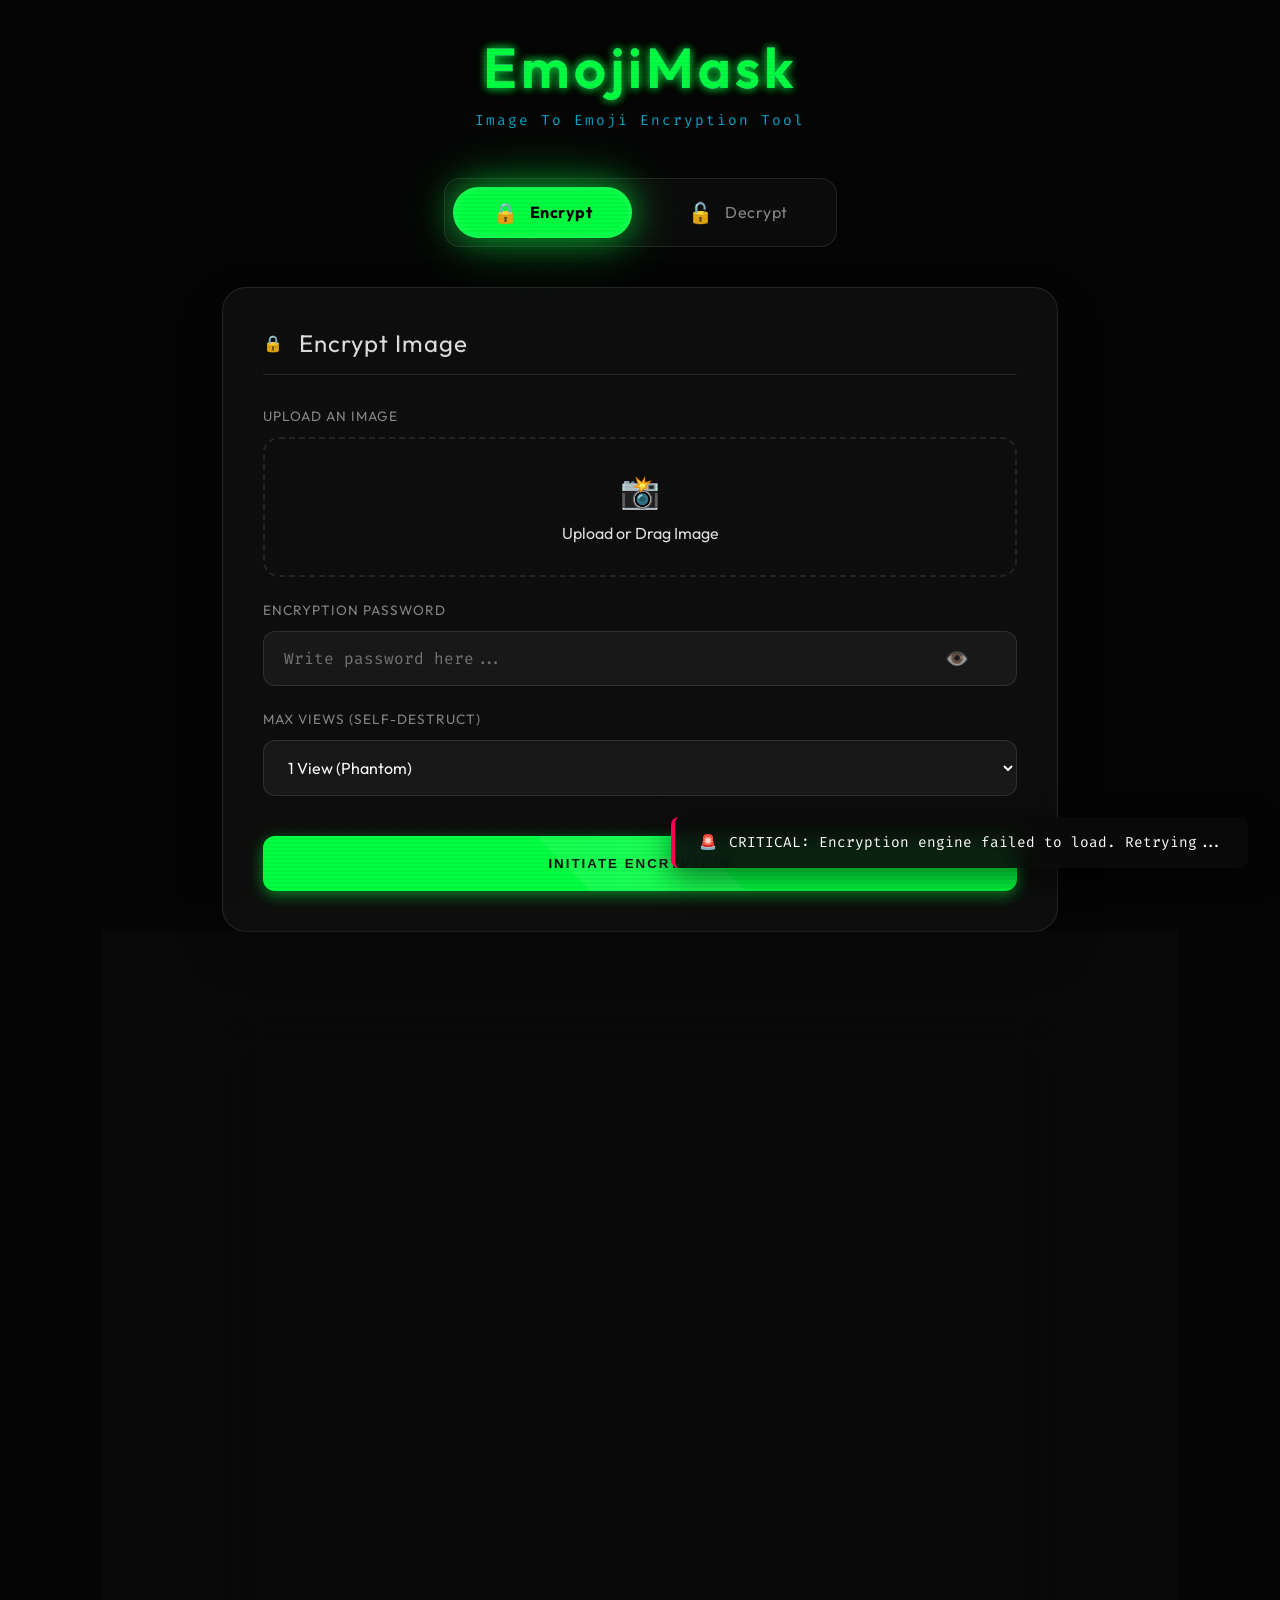
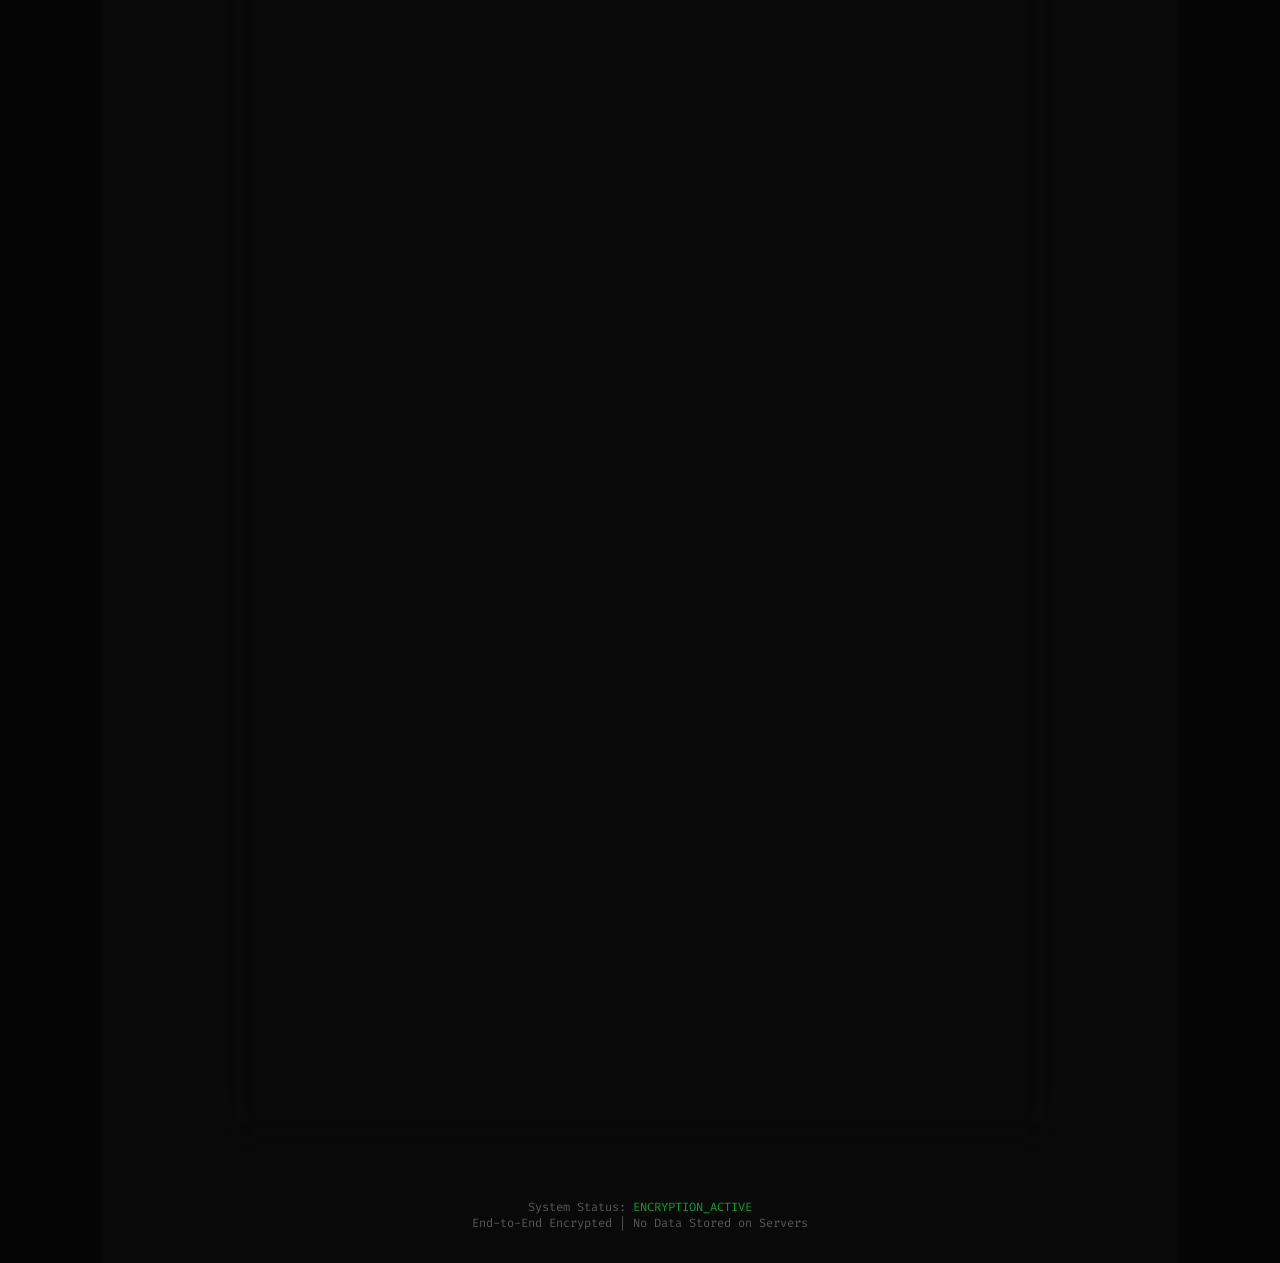
==== index.html @ 85094a90 "proxy test" ====
<!DOCTYPE html>
<html lang="en">
<head>
    <meta charset="UTF-8">
    <meta name="viewport" content="width=device-width, initial-scale=1.0">
    <title>MojiMask | Phantom Image Gallery</title>
    <meta name="description" content="Securely share images with end-to-end encryption. Encrypt your photos into emojis and share them with a self-destructing link.">
    
    <!-- SEO Meta Tags -->
    <meta property="og:title" content="MojiMask - Phantom Gallery">
    <meta property="og:description" content="Secure, ephemeral, and encrypted image sharing.">
    <meta property="og:type" content="website">
    
    <!-- Google Fonts -->
    <link href="https://fonts.googleapis.com/css2?family=Outfit:wght@300;400;600&family=Fira+Code:wght@400;500&display=swap" rel="stylesheet">
    
    <!-- Stylesheet -->
    <link rel="stylesheet" href="style.css">
    
    <!-- CryptoJS -->
    <script src="https://cdnjs.cloudflare.com/ajax/libs/crypto-js/4.2.0/crypto-js.min.js"></script>
</head>
<body>
    <div class="background-scanlines"></div>
    
    <main class="app-container" id="main-app">
        <header class="hero-section">
            <h1 class="glitch-text" data-text="EmojiMask">EmojiMask</h1>
            <p class="subtitle">Image To Emoji Encryption Tool </p>
        </header>

        <nav class="mode-toggle">
            <button id="nav-encrypt" class="nav-btn active">
                <span class="nav-icon">🔒</span>
                <span class="nav-text">Encrypt</span>
            </button>
            <button id="nav-decrypt" class="nav-btn">
                <span class="nav-icon">🔓</span>
                <span class="nav-text">Decrypt</span>
            </button>
        </nav>

        <div class="content-wrapper">
            <!-- SENDER SECTION -->
            <section class="pane sender-pane active" id="sender-section">
                <div class="pane-header">
                    <span class="icon">🔒</span>
                    <h2>Encrypt Image</h2>
                </div>
                
                <div class="input-group">
                    <label for="image-picker">Upload an image</label>
                    <div class="file-drop-zone" id="drop-zone">
                        <input type="file" id="image-picker" accept="image/*, .heic, .heif, .avif">
                        <div class="drop-zone-content" id="drop-zone-text">
                            <span class="upload-icon">📸</span>
                            <p>Upload or Drag Image</p>
                        </div>
                        <div id="image-preview-overlay" class="preview-overlay hidden">
                            <img id="preview-img" src="" alt="Capture Preview">
                        </div>
                        <button id="btn-clear-image" class="clear-btn" title="Clear Image">×</button>
                        <button id="btn-preview-image" class="preview-btn" title="Preview Image">👁️</button>
                    </div>
                </div>

                <div class="input-group">
                    <label for="encrypt-password">Encryption Password</label>
                    <div class="input-wrapper">
                        <input type="password" id="encrypt-password" placeholder="Write password here...">
                        <button id="btn-toggle-encrypt-password" class="toggle-pass-btn" title="Toggle Password">👁️</button>
                        <button id="btn-clear-encrypt-password" class="clear-btn" title="Clear Password">×</button>
                    </div>
                </div>

                <div class="input-group">
                    <label for="max-views">Max Views (Self-Destruct)</label>
                    <div class="views-hybrid-input">
                        <select id="max-views-preset" class="custom-select">
                            <option value="1">1 View (Phantom)</option>
                            <option value="5">5 Views (Team)</option>
                            <option value="10">10 Views (Public)</option>
                            <option value="0">Unlimited</option>
                            <option value="custom">Custom amount...</option>
                        </select>
                        <input type="number" id="max-views-custom" class="custom-num-input hidden" min="1" max="1000" placeholder="Qty">
                    </div>
                    <input type="hidden" id="max-views" value="1">
                </div>

                <div class="action-area">
                    <button id="btn-initiate" class="primary-btn">
                        <span class="btn-text">INITIATE ENCRYPTION</span>
                        <span class="btn-glitch"></span>
                    </button>
                </div>

                <div class="output-area hidden" id="sender-output">
                    <label>Encrypted Key (Share these emojis)</label>
                    <div class="emoji-result-container">
                        <div id="emoji-key-display" class="emoji-key"></div>
                        <div class="button-group">
                            <button id="btn-copy-emojis" class="icon-btn" title="Copy Key">📋</button>
                            <button id="btn-clear-emojis" class="icon-btn" title="Clear All">🗑️</button>
                        </div>
                    </div>
                    <p class="status-msg">⚠️ Self-destructs after 1 view or 7 days.</p>
                </div>
            </section>

            <!-- RECEIVER SECTION -->
            <section class="pane receiver-pane" id="receiver-section">
                <div class="pane-header">
                    <span class="icon">🔓</span>
                    <h2>Decrypt Image</h2>
                </div>

                <div class="input-group">
                    <label for="emoji-input">Paste Emojis</label>
                    <div class="input-wrapper">
                        <input type="text" id="emoji-input" placeholder="Paste emojis here...">
                        <button id="btn-clear-emoji-input" class="clear-btn" title="Clear Emojis">×</button>
                    </div>
                </div>

                <div class="input-group">
                    <label for="decrypt-password">Password</label>
                    <div class="input-wrapper">
                        <input type="password" id="decrypt-password" placeholder="Write password here...">
                        <button id="btn-toggle-decrypt-password" class="toggle-pass-btn" title="Toggle Password">👁️</button>
                        <button id="btn-clear-decrypt-password" class="clear-btn" title="Clear Password">×</button>
                    </div>
                </div>

                <div class="action-area">
                    <button id="btn-decrypt" class="secondary-btn">
                        <span class="btn-text">DECRYPT EMOJIS</span>
                    </button>
                </div>

                <div class="display-area hidden" id="receiver-display">
                    <label>Image Restored</label>
                    <div class="image-preview-container">
                        <img id="decrypted-image" src="" alt="Intelligence Data">
                    </div>
                    <div class="button-group horizontal">
                        <button id="btn-download" class="save-btn">Download image</button>
                        <button id="btn-clear-restored" class="save-btn delete-btn">Clear Result</button>
                    </div>
                </div>
            </section>
        </div>
        
        <!-- How It Works & Privacy Section -->
        <section class="privacy-guide" id="privacy-section">
            <div class="guide-header">
                <span class="guide-icon">📚</span>
                <h2>Detailed Security Intelligence</h2>
            </div>
            
            <div class="guide-grid">
                <div class="guide-card">
                    <div class="card-icon">🔐</div>
                    <h3>AES-256 Encryption</h3>
                    <p>Your data is secured using <strong>AES-256-CBC</strong>. Before any data leaves your browser, it is transformed into a cryptographically locked blob. We use <strong>PBKDF2</strong> with 5,000 iterations to derive a secure key from your password, ensuring even brute-force attempts are computationally exhaustive.</p>
                </div>
                <div class="guide-card">
                    <div class="card-icon">🌑</div>
                    <h3>Zero-Knowledge Architecture</h3>
                    <p>MojiMask operates on a <strong>Zero-Knowledge</strong> principle. Neither our servers nor the cloud providers ever see your raw image or your password. The "Phantom Key" (emojis) is a localized encoding of a temporary resource ID, meaning the link between your data and the server is obfuscated.</p>
                </div>
                <div class="guide-card">
                    <div class="card-icon">💥</div>
                    <h3>Vanish Protocol</h3>
                    <p>We enforce a strict <strong>Vanish Protocol</strong>. Your encrypted data is stored on ephemeral cloud storage designed to "Burn After Reading." Once a recipient decrypts the intelligence, it is wiped from the server. If not accessed, it self-destructs automatically after 7 days.</p>
                </div>
                <div class="guide-card">
                    <div class="card-icon">🛡️</div>
                    <h3>Browser-Side Privacy</h3>
                    <p>All processing is handled by your local CPU. We do not use tracking cookies, analytics scripts, or any form of data logging. Your privacy is not just a policy; it's hard-coded into the architecture of the tool.</p>
                </div>
            </div>

            <div class="technical-details">
                <h3>Technical Breakdown</h3>
                <div class="detail-item">
                    <strong>1. Local Optimization:</strong> Images are shrunk and compressed using smart JPEG algorithms to ensure quick transmission and immediate destruction.
                </div>
                <div class="detail-item">
                    <strong>2. Phantom Key Mapping:</strong> The emojis you share are a custom character-map of the encrypted resource ID. This prevents simple text-based filtering by surveillance systems.
                </div>
                <div class="detail-item">
                    <strong>3. Session Guard:</strong> Each session tracks extracted signatures to prevent reloading or double-accessing the same intelligence, enforcing the "One View" rule.
                </div>
            </div>

            <div class="process-steps">
                <div class="step">
                    <span class="step-num">01</span>
                    <div class="step-content">
                        <h4>Secure Capture</h4>
                        <p>Upload your intelligence. Your browser immediately optimizes and encrypts it locally.</p>
                    </div>
                </div>
                <div class="step">
                    <span class="step-num">02</span>
                    <div class="step-content">
                        <h4>Masked Sharing</h4>
                        <p>Copy the Phantom Key emojis. Share them via any communication channel securely.</p>
                    </div>
                </div>
                <div class="step">
                    <span class="step-num">03</span>
                    <div class="step-content">
                        <h4>Destructive Access</h4>
                        <p>The recipient unlocks the data. The server deletes the file forever upon retrieval.</p>
                    </div>
                </div>
            </div>
        </section>


        <footer class="app-footer">
            <p class="crypto-status">System Status: <span class="status-online">ENCRYPTION_ACTIVE</span></p>
            <p class="disclaimer">End-to-End Encrypted | No Data Stored on Servers</p>
        </footer>
    </main>

    <!-- Global Loading Overlay -->
    <div id="loading-overlay" class="overlay hidden">
        <div class="loader">
            <div class="spinner"></div>
            <p id="loading-text">Encrypting Intelligence...</p>
        </div>
    </div>

    <!-- Notification system for Step 12 UX -->
    <div id="notification-container" class="notification-container"></div>

    <script src="script.js?v=2"></script>
</body>
</html>
---- style.css ----
:root {
  --bg-color: #050505;
  --pane-bg: rgba(20, 20, 20, 0.6);
  --primary-color: #00ff41;
  --primary-glow: rgba(0, 255, 65, 0.5);
  --accent-color: #00d2ff;
  --accent-glow: rgba(0, 210, 255, 0.5);
  --text-color: #e0e0e0;
  --text-dim: #888;
  --border-color: rgba(255, 255, 255, 0.1);
  --glass-blur: 12px;
  --selection-bg: rgba(0, 255, 65, 0.3);
}

::selection {
  background: var(--selection-bg);
  color: #fff;
}

* {
  margin: 0;
  padding: 0;
  box-sizing: border-box;
}

body {
  background-color: var(--bg-color);
  color: var(--text-color);
  font-family: "Outfit", sans-serif;
  min-height: 100vh;
  overflow-x: hidden;
  display: flex;
  justify-content: center;
  align-items: center;
}

/* Background Effects */
.background-scanlines {
  position: fixed;
  top: 0;
  left: 0;
  width: 100%;
  height: 100%;
  background:
    linear-gradient(rgba(18, 16, 16, 0) 50%, rgba(0, 0, 0, 0.25) 50%),
    linear-gradient(
      90deg,
      rgba(255, 0, 0, 0.06),
      rgba(0, 255, 0, 0.02),
      rgba(0, 0, 255, 0.06)
    );
  background-size:
    100% 4px,
    3px 100%;
  pointer-events: none;
  z-index: 100;
  opacity: 0.15;
}

.app-container {
  width: 100%;
  max-width: 900px;
  padding: 2rem;
  z-index: 10;
}

/* Header & Glitch */
.hero-section {
  text-align: center;
  margin-bottom: 3rem;
}

.glitch-text {
    font-size: 3.5rem;
    font-weight: 600;
    letter-spacing: 4px;
    color: var(--primary-color);
    position: relative;
    text-shadow: 0 0 10px var(--primary-glow);
}

.glitch-text::before,
.glitch-text::after {
    content: attr(data-text);
    position: absolute;
    top: 0;
    left: 0;
    width: 100%;
    height: 100%;
    opacity: 0.8;
}

.glitch-text::before {
    color: #ff00c1;
    z-index: -1;
    animation: glitch 0.3s cubic-bezier(0.25, 0.46, 0.45, 0.94) both infinite;
}

.glitch-text::after {
    color: #00fff9;
    z-index: -2;
    animation: glitch 0.3s cubic-bezier(0.25, 0.46, 0.45, 0.94) reverse both infinite;
}

@keyframes glitch {
    0% { transform: translate(0); }
    20% { transform: translate(-2px, 2px); }
    40% { transform: translate(-2px, -2px); }
    60% { transform: translate(2px, 2px); }
    80% { transform: translate(2px, -2px); }
    100% { transform: translate(0); }
}

.subtitle {
    font-family: 'Fira Code', monospace;
    color: var(--accent-color);
    font-size: 0.9rem;
    letter-spacing: 2px;
    margin-top: 0.5rem;
    opacity: 0.8;
}

/* Shimmer Loading State */
.shimmer {
    background: linear-gradient(
        90deg,
        rgba(255, 255, 255, 0) 0%,
        rgba(255, 255, 255, 0.05) 50%,
        rgba(255, 255, 255, 0) 100%
    );
    background-size: 200% 100%;
    animation: shimmer 1.5s infinite;
}

@keyframes shimmer {
    0% { background-position: -200% 0; }
    100% { background-position: 200% 0; }
}

/* Shake Animation */
@keyframes shake {
  0%, 100% { transform: translateX(0); }
  20%, 60% { transform: translateX(-5px); }
  40%, 80% { transform: translateX(5px); }
}

.shake {
  animation: shake 0.4s cubic-bezier(.36,.07,.19,.97) both;
}

/* Error Input State */
input.invalid {
  border-color: #ff0055 !important;
  box-shadow: 0 0 15px rgba(255, 0, 85, 0.3) !important;
}

/* Mode Toggle Menu */
.mode-toggle {
  display: flex;
  justify-content: center;
  gap: 1rem;
  margin-bottom: 2.5rem;
  background: rgba(255, 255, 255, 0.03);
  padding: 0.5rem;
  border-radius: 16px;
  border: 1px solid var(--border-color);
  width: fit-content;
  margin-left: auto;
  margin-right: auto;
}

.nav-btn {
    background: transparent;
    border: none;
    color: var(--text-dim);
    padding: 0.8rem 2.5rem;
    border-radius: 100px; /* Pill shape like the image */
    display: flex;
    flex-direction: row; /* Horizontal layout for icon and text */
    align-items: center;
    justify-content: center;
    gap: 0.75rem;
    cursor: pointer;
    transition: all 0.4s cubic-bezier(0.4, 0, 0.2, 1);
    min-width: 160px;
    font-family: inherit;
    position: relative;
    z-index: 1;
}

#nav-encrypt.active {
    background: var(--primary-color);
    box-shadow: 
        0 0 30px var(--primary-glow), 
        0 0 60px rgba(0, 255, 65, 0.4),
        inset 0 0 10px rgba(255, 255, 255, 0.2);
}

#nav-decrypt.active {
    background: var(--accent-color);
    box-shadow: 
        0 0 30px var(--accent-glow), 
        0 0 60px rgba(0, 210, 255, 0.4),
        inset 0 0 10px rgba(255, 255, 255, 0.2);
}

.nav-btn.active .nav-icon {
    /* Remove filter to keep natural emoji colors */
    filter: none; 
}

.nav-btn.active .nav-text {
    color: #000; /* High contrast black text against the glowing pill */
    font-weight: 700;
}

.nav-btn:hover:not(.active) {
    background: rgba(255, 255, 255, 0.05);
    color: var(--text-color);
}

.nav-icon {
    font-size: 1.25rem;
    transition: transform 0.3s ease;
}

.nav-btn:hover .nav-icon {
    transform: scale(1.1);
}

.nav-text {
    text-transform: capitalize; /* "Encrypt" instead of uppercase */
    font-size: 1rem;
    letter-spacing: 0.5px;
}

/* Panes & Content */
.content-wrapper {
  position: relative;
  min-height: 400px;
}

.pane {
  display: none;
  background: var(--pane-bg);
  backdrop-filter: blur(var(--glass-blur));
  border: 1px solid var(--border-color);
  border-radius: 24px;
  padding: 2.5rem;
  box-shadow: 0 20px 40px rgba(0, 0, 0, 0.4);
  animation: fadeIn 0.4s ease-out;
}

.pane.active {
  display: block;
}

@keyframes fadeIn {
  from {
    opacity: 0;
    transform: translateY(10px);
  }
  to {
    opacity: 1;
    transform: translateY(0);
  }
}

.pane-header {
  display: flex;
  align-items: center;
  gap: 1rem;
  margin-bottom: 2rem;
  border-bottom: 1px solid var(--border-color);
  padding-bottom: 1rem;
}

.pane-header h2 {
  font-weight: 400;
  letter-spacing: 1px;
}

/* Forms & Inputs */
.input-group {
  margin-bottom: 1.5rem;
}

.input-group label {
  display: block;
  margin-bottom: 0.75rem;
  font-size: 0.85rem;
  color: var(--text-dim);
  text-transform: uppercase;
  letter-spacing: 1px;
}

input[type="text"],
input[type="password"] {
  width: 100%;
  background: rgba(255, 255, 255, 0.05);
  border: 1px solid var(--border-color);
  padding: 1rem 5rem 1rem 1.25rem; /* Increased right padding for clear and toggle buttons */
  border-radius: 12px;
  color: #fff;
  font-family: "Fira Code", monospace;
  font-size: 1rem;
  transition: all 0.3s ease;
}

.input-wrapper,
.select-wrapper {
  position: relative;
  display: flex;
  align-items: center;
  width: 100%;
}

.views-hybrid-input {
  display: flex;
  gap: 0.5rem;
  width: 100%;
}

.custom-select {
  flex: 1;
  background: rgba(255, 255, 255, 0.05);
  border: 1px solid var(--border-color);
  padding: 1rem 1.25rem;
  border-radius: 12px;
  color: #fff;
  font-family: inherit;
  font-size: 1rem;
  cursor: pointer;
  transition: all 0.3s ease;
  outline: none;
}

.custom-num-input {
  width: 100px;
  background: rgba(255, 255, 255, 0.08);
  border: 1px solid var(--primary-color);
  padding: 1rem 0.75rem;
  border-radius: 12px;
  color: #fff;
  font-family: 'Fira Code', monospace;
  font-size: 1rem;
  text-align: center;
  box-shadow: 0 0 10px var(--primary-glow);
  outline: none;
}

.custom-select:focus, .custom-num-input:focus {
  border-color: var(--primary-color);
  box-shadow: 0 0 15px var(--primary-glow);
}

.custom-select option {
  background: #1a1a1a;
  color: #fff;
}

.toggle-pass-btn {
  position: absolute;
  right: 3rem;
  top: 50%;
  transform: translateY(-50%);
  background: transparent;
  border: none;
  color: var(--text-dim);
  font-size: 1.2rem;
  cursor: pointer;
  transition: all 0.2s ease;
  opacity: 0.6;
  display: flex;
  align-items: center;
  justify-content: center;
  width: 24px;
  height: 24px;
  z-index: 5;
}

.toggle-pass-btn:hover {
  opacity: 1;
  color: var(--accent-color);
  text-shadow: 0 0 8px var(--accent-glow);
}

.toggle-pass-btn.active {
    color: var(--primary-color);
    text-shadow: 0 0 8px var(--primary-glow);
}

.clear-btn {
  position: absolute;
  right: 1rem;
  top: 50%;
  transform: translateY(-50%);
  background: transparent;
  border: none;
  color: var(--text-dim);
  font-size: 1.5rem;
  cursor: pointer;
  transition: all 0.2s ease;
  opacity: 0;
  pointer-events: none;
  display: flex;
  align-items: center;
  justify-content: center;
  width: 24px;
  height: 24px;
  border-radius: 50%;
  line-height: 1;
  z-index: 5;
}

.file-drop-zone .clear-btn {
  top: 1.5rem;
  transform: none;
}

.clear-btn.visible {
  opacity: 0.6;
  pointer-events: auto;
}

.clear-btn:hover {
  opacity: 1;
  color: #ff0055;
  text-shadow: 0 0 8px rgba(255, 0, 85, 0.5);
  transform: translateY(-50%) scale(1.1);
}

.file-drop-zone .clear-btn:hover {
    transform: scale(1.1);
}

/* File Drop Zone */
.file-drop-zone {
  position: relative;
  border: 2px dashed var(--border-color);
  border-radius: 16px;
  padding: 2rem;
  text-align: center;
  cursor: pointer;
  transition: all 0.3s ease;
  min-height: 140px;
  display: flex;
  align-items: center;
  justify-content: center;
}

.file-drop-zone:hover {
  border-color: var(--accent-color);
  background: rgba(0, 210, 255, 0.05);
}

.preview-overlay {
    position: absolute;
    inset: 5px;
    border-radius: 12px;
    background: var(--bg-color);
    display: flex;
    align-items: center;
    justify-content: center;
    z-index: 2;
    overflow: hidden;
}

.preview-overlay img {
    max-width: 100%;
    max-height: 100%;
    object-fit: contain;
}

.preview-btn {
  position: absolute;
  right: 1rem;
  bottom: 0.8rem;
  background: transparent;
  border: none;
  color: var(--text-dim);
  font-size: 1.4rem;
  cursor: pointer;
  transition: all 0.2s ease;
  opacity: 0;
  pointer-events: none;
  display: flex;
  align-items: center;
  justify-content: center;
  width: 32px;
  height: 32px;
  z-index: 10;
}

.preview-btn.visible {
  opacity: 0.6;
  pointer-events: auto;
}

.preview-btn:hover {
  opacity: 1;
  color: var(--primary-color);
  text-shadow: 0 0 8px var(--primary-glow);
  transform: scale(1.1);
}

.preview-btn.active {
    color: var(--accent-color);
    text-shadow: 0 0 8px var(--accent-glow);
}

#image-picker {
  position: absolute;
  inset: 0;
  width: 100%;
  height: 100%;
  opacity: 0;
  cursor: pointer;
}

.drop-zone-content {
  display: flex;
  flex-direction: column;
  align-items: center;
  gap: 0.75rem;
}

.upload-icon {
  font-size: 2rem;
}

/* Buttons */
.primary-btn,
.secondary-btn {
  width: 100%;
  padding: 1.25rem;
  border: none;
  border-radius: 12px;
  font-weight: 600;
  letter-spacing: 2px;
  cursor: pointer;
  transition: all 0.3s ease;
  text-transform: uppercase;
  margin-top: 1rem;
  -webkit-tap-highlight-color: transparent;
  touch-action: manipulation;
}

.primary-btn {
    background: var(--primary-color);
    color: #000;
    box-shadow: 0 4px 15px var(--primary-glow);
    position: relative;
    overflow: hidden;
}

.primary-btn::after {
    content: '';
    position: absolute;
    top: -50%;
    left: -50%;
    width: 200%;
    height: 200%;
    background: linear-gradient(
        45deg,
        transparent,
        rgba(255, 255, 255, 0.1),
        transparent
    );
    transform: rotate(45deg);
    transition: 0.5s;
}

.primary-btn:hover::after {
    left: 100%;
}

.primary-btn:hover {
    transform: translateY(-2px);
    box-shadow: 0 6px 25px var(--primary-glow);
    background: #00ff60;
}

.primary-btn:active {
    transform: translateY(0);
}

.secondary-btn {
    background: transparent;
    border: 1px solid var(--accent-color);
    color: var(--accent-color);
    box-shadow: 0 0 10px rgba(0, 210, 255, 0.2);
    transition: all 0.3s cubic-bezier(0.175, 0.885, 0.32, 1.275);
}

.secondary-btn:hover {
    background: var(--accent-color);
    color: #000;
    box-shadow: 0 0 25px var(--accent-glow);
    transform: scale(1.02);
}

@keyframes pulse {
    0% { box-shadow: 0 0 0 0 rgba(0, 255, 65, 0.4); }
    70% { box-shadow: 0 0 0 10px rgba(0, 255, 65, 0); }
    100% { box-shadow: 0 0 0 0 rgba(0, 255, 65, 0); }
}

.primary-btn.processing {
    animation: pulse 1.5s infinite;
    pointer-events: none;
    opacity: 0.8;
}

.primary-btn:active, .secondary-btn:active, .save-btn:active {
    transform: translateY(1px) scale(0.98);
}

.save-btn {
    background: transparent;
    border: 1px solid var(--accent-color);
    color: var(--accent-color);
    padding: 0.8rem 1.5rem;
    border-radius: 8px;
    font-family: 'Fira Code', monospace;
    font-size: 0.8rem;
    text-transform: uppercase;
    letter-spacing: 1px;
    cursor: pointer;
    transition: all 0.3s ease;
    display: block;
    margin: 1.5rem auto 0;
    box-shadow: 0 0 10px rgba(0, 210, 255, 0.1);
}

.save-btn:hover {
    background: var(--accent-color);
    color: #000;
    box-shadow: 0 0 20px var(--accent-glow);
    transform: scale(1.05);
}

/* Output Display */
.output-area,
.display-area {
  margin-top: 2rem;
  padding: 1.5rem;
  background: rgba(0, 0, 0, 0.3);
  border-radius: 16px;
  border: 1px solid var(--border-color);
}

.emoji-result-container {
  display: flex;
  gap: 1rem;
  margin: 1rem 0;
}

.button-group {
    display: flex;
    flex-direction: column;
    gap: 0.5rem;
}

.button-group.horizontal {
    flex-direction: row;
    justify-content: center;
    gap: 1rem;
    width: 100%;
}

.button-group.horizontal button {
    margin: 0;
    flex: 1;
    max-width: 200px;
}

.emoji-key {
  flex: 1;
  background: rgba(255, 255, 255, 0.05);
  padding: 1rem;
  border-radius: 8px;
  font-size: 1.25rem;
  word-break: break-all;
  min-height: 80px;
  display: flex;
  align-items: center;
  justify-content: center;
  text-align: center;
}

.icon-btn {
  background: rgba(255, 255, 255, 0.1);
  border: none;
  color: #fff;
  padding: 0.75rem 1rem;
  border-radius: 8px;
  cursor: pointer;
  transition: all 0.3s ease;
  display: flex;
  align-items: center;
  justify-content: center;
  font-size: 1.2rem;
}

.icon-btn:hover {
  background: rgba(255, 255, 255, 0.2);
}

.status-msg {
  font-size: 0.8rem;
  color: #ffaa00;
  text-align: center;
  font-family: 'Fira Code', monospace;
  text-transform: uppercase;
  letter-spacing: 1px;
  margin-top: 1rem;
  text-shadow: 0 0 5px rgba(255, 170, 0, 0.4);
  animation: flicker 4s infinite;
}

@keyframes flicker {
  0%, 19.999%, 22%, 62.999%, 64%, 64.999%, 70%, 100% {
    opacity: 0.99;
    text-shadow: 0 0 5px rgba(255, 170, 0, 0.4);
  }
  20%, 21.999%, 63%, 63.999%, 65%, 69.999% {
    opacity: 0.4;
    text-shadow: none;
  }
}

.image-preview-container img {
  max-width: 100%;
  border-radius: 12px;
  border: 1px solid var(--border-color);
  box-shadow: 0 10px 30px rgba(0, 0, 0, 0.5), 0 0 20px rgba(0, 210, 255, 0.1);
  display: block;
  margin: 0 auto;
  transition: transform 0.3s ease;
}

.image-preview-container img:hover {
  transform: scale(1.02);
}

.delete-btn {
    border-color: #ff0055;
    color: #ff0055;
}

.delete-btn:hover {
    background: #ff0055 !important;
    color: #000;
    box-shadow: 0 0 20px rgba(255, 0, 85, 0.4);
}

.hidden {
  display: none !important;
}

/* Privacy Guide Section */
.privacy-guide {
    margin-top: 5rem;
    padding: 3rem;
    background: rgba(15, 15, 15, 0.4);
    border: 1px solid var(--border-color);
    border-radius: 32px;
    backdrop-filter: blur(25px);
    box-shadow: 0 40px 80px rgba(0, 0, 0, 0.6);
    position: relative;
    overflow: hidden;
}

.privacy-guide::before {
    content: '';
    position: absolute;
    top: 0;
    left: 0;
    width: 100%;
    height: 4px;
    background: linear-gradient(90deg, transparent, var(--accent-color), transparent);
}

.guide-header {
    display: flex;
    align-items: center;
    gap: 1.5rem;
    margin-bottom: 3.5rem;
    padding-bottom: 2rem;
    border-bottom: 1px solid rgba(255, 255, 255, 0.05);
}

.guide-icon {
    font-size: 2.5rem;
    transition: transform 0.4s cubic-bezier(0.175, 0.885, 0.32, 1.275);
    filter: drop-shadow(0 0 10px rgba(255, 255, 255, 0.2));
}

.privacy-guide:hover .guide-icon {
    transform: rotate(15deg) scale(1.2);
}

.guide-header h2 {
    font-size: 2rem;
    font-weight: 600;
    color: #fff;
    letter-spacing: 1.5px;
    text-transform: uppercase;
}

.guide-grid {
    display: grid;
    grid-template-columns: repeat(2, 1fr);
    gap: 1.5rem;
    margin-bottom: 4rem;
}

.guide-card {
    background: rgba(255, 255, 255, 0.03);
    border: 1px solid rgba(255, 255, 255, 0.08);
    padding: 2.5rem;
    border-radius: 24px;
    transition: all 0.4s ease;
}

.guide-card:hover {
    background: rgba(255, 255, 255, 0.05);
    transform: translateY(-5px);
    border-color: var(--accent-color);
    box-shadow: 0 20px 40px rgba(0, 0, 0, 0.4);
}

.card-icon {
    font-size: 2.5rem;
    margin-bottom: 1.5rem;
    display: block;
}

.guide-card h3 {
    font-size: 1.25rem;
    margin-bottom: 1.25rem;
    color: var(--accent-color);
    font-weight: 600;
}

.guide-card p {
    font-size: 0.95rem;
    line-height: 1.7;
    color: var(--text-dim);
}

.technical-details {
    background: rgba(0, 0, 0, 0.2);
    padding: 2.5rem;
    border-radius: 20px;
    margin-bottom: 4rem;
    border: 1px solid rgba(255, 255, 255, 0.03);
}

.technical-details h3 {
    font-family: 'Fira Code', monospace;
    font-size: 1.1rem;
    margin-bottom: 2rem;
    color: var(--primary-color);
    text-transform: uppercase;
    letter-spacing: 2px;
}

.detail-item {
    font-size: 0.9rem;
    color: var(--text-dim);
    margin-bottom: 1.25rem;
    padding-left: 1.5rem;
    position: relative;
    line-height: 1.6;
}

.detail-item::before {
    content: '>';
    position: absolute;
    left: 0;
    color: var(--primary-color);
    font-family: 'Fira Code', monospace;
}

.process-steps {
    display: grid;
    grid-template-columns: repeat(3, 1fr);
    gap: 2.5rem;
    padding-top: 4rem;
    border-top: 1px solid rgba(255, 255, 255, 0.05);
}

.step {
    display: flex;
    flex-direction: column;
    gap: 1.5rem;
}

.step-num {
    font-family: 'Fira Code', monospace;
    font-size: 2.5rem;
    font-weight: 800;
    color: rgba(255, 255, 255, 0.05);
    line-height: 0.8;
    user-select: none;
}

.step-content h4 {
    margin-bottom: 0.75rem;
    color: #fff;
    font-size: 1.1rem;
    letter-spacing: 0.5px;
}

.step-content p {
    font-size: 0.9rem;
    color: var(--text-dim);
    line-height: 1.6;
}

@media (max-width: 900px) {
    .guide-grid {
        grid-template-columns: 1fr;
    }
    .process-steps {
        grid-template-columns: 1fr;
        gap: 3rem;
    }
    .privacy-guide {
        padding: 2.5rem 1.5rem;
        border-radius: 24px;
    }
    .guide-header h2 {
        font-size: 1.5rem;
    }
    .guide-card {
        padding: 2rem;
    }
}

@media (max-width: 600px) {
    .app-container {
        padding: 1rem;
    }
    .glitch-text {
        font-size: 2rem;
    }
    .nav-btn {
        min-width: 100px;
        padding: 0.75rem 1rem;
    }
    .notification-container {
        bottom: 1rem;
        right: 1rem;
        left: 1rem;
    }
    .toast {
        min-width: auto;
    }
    .guide-header {
        flex-direction: column;
        text-align: center;
        gap: 1rem;
    }
}


/* Footer */
.app-footer {
  margin-top: 3rem;
  text-align: center;
  font-family: "Fira Code", monospace;
  font-size: 0.75rem;
  color: var(--text-dim);
}

.status-online {
  color: var(--primary-color);
}

/* Loading Overlay */
.overlay {
  position: fixed;
  inset: 0;
  background: rgba(0, 0, 0, 0.9);
  display: flex;
  justify-content: center;
  align-items: center;
  z-index: 1000;
  backdrop-filter: blur(5px);
}

.spinner {
  width: 40px;
  height: 40px;
  border: 3px solid rgba(0, 255, 65, 0.1);
  border-top: 3px solid var(--primary-color);
  border-radius: 50%;
  animation: spin 1s linear infinite;
  margin: 0 auto 1.5rem;
}

@keyframes spin {
  to {
    transform: rotate(360deg);
  }
}

/* Notifications */
.notification-container {
  position: fixed;
  bottom: 2rem;
  right: 2rem;
  z-index: 2000;
  display: flex;
  flex-direction: column;
  gap: 0.75rem;
  pointer-events: none;
}

.toast {
  background: rgba(10, 10, 10, 0.9);
  backdrop-filter: blur(10px);
  border-left: 4px solid var(--primary-color);
  padding: 1rem 1.5rem;
  border-radius: 8px;
  color: #fff;
  font-family: 'Fira Code', monospace;
  font-size: 0.9rem;
  box-shadow: 0 10px 30px rgba(0, 0, 0, 0.5);
  display: flex;
  align-items: center;
  gap: 0.75rem;
  animation: slideIn 0.3s ease-out;
  pointer-events: auto;
  min-width: 300px;
}

.toast.error {
  border-left-color: #ff0055;
}

.toast.success {
  border-left-color: var(--primary-color);
}

.toast.info {
  border-left-color: var(--accent-color);
}

@keyframes slideIn {
  from {
    opacity: 0;
    transform: translateX(100%);
  }
  to {
    opacity: 1;
    transform: translateX(0);
  }
}

@keyframes fadeOut {
  to {
    opacity: 0;
    transform: translateY(10px);
  }
}

.toast.fade-out {
  animation: fadeOut 0.3s ease-in forwards;
}

@media (max-width: 600px) {
  .app-container {
    padding: 1rem;
  }
  .glitch-text {
    font-size: 2rem;
  }
  .nav-btn {
    min-width: 100px;
    padding: 0.75rem 1rem;
  }
  .notification-container {
    bottom: 1rem;
    right: 1rem;
    left: 1rem;
  }
  .toast {
    min-width: auto;
  }
}
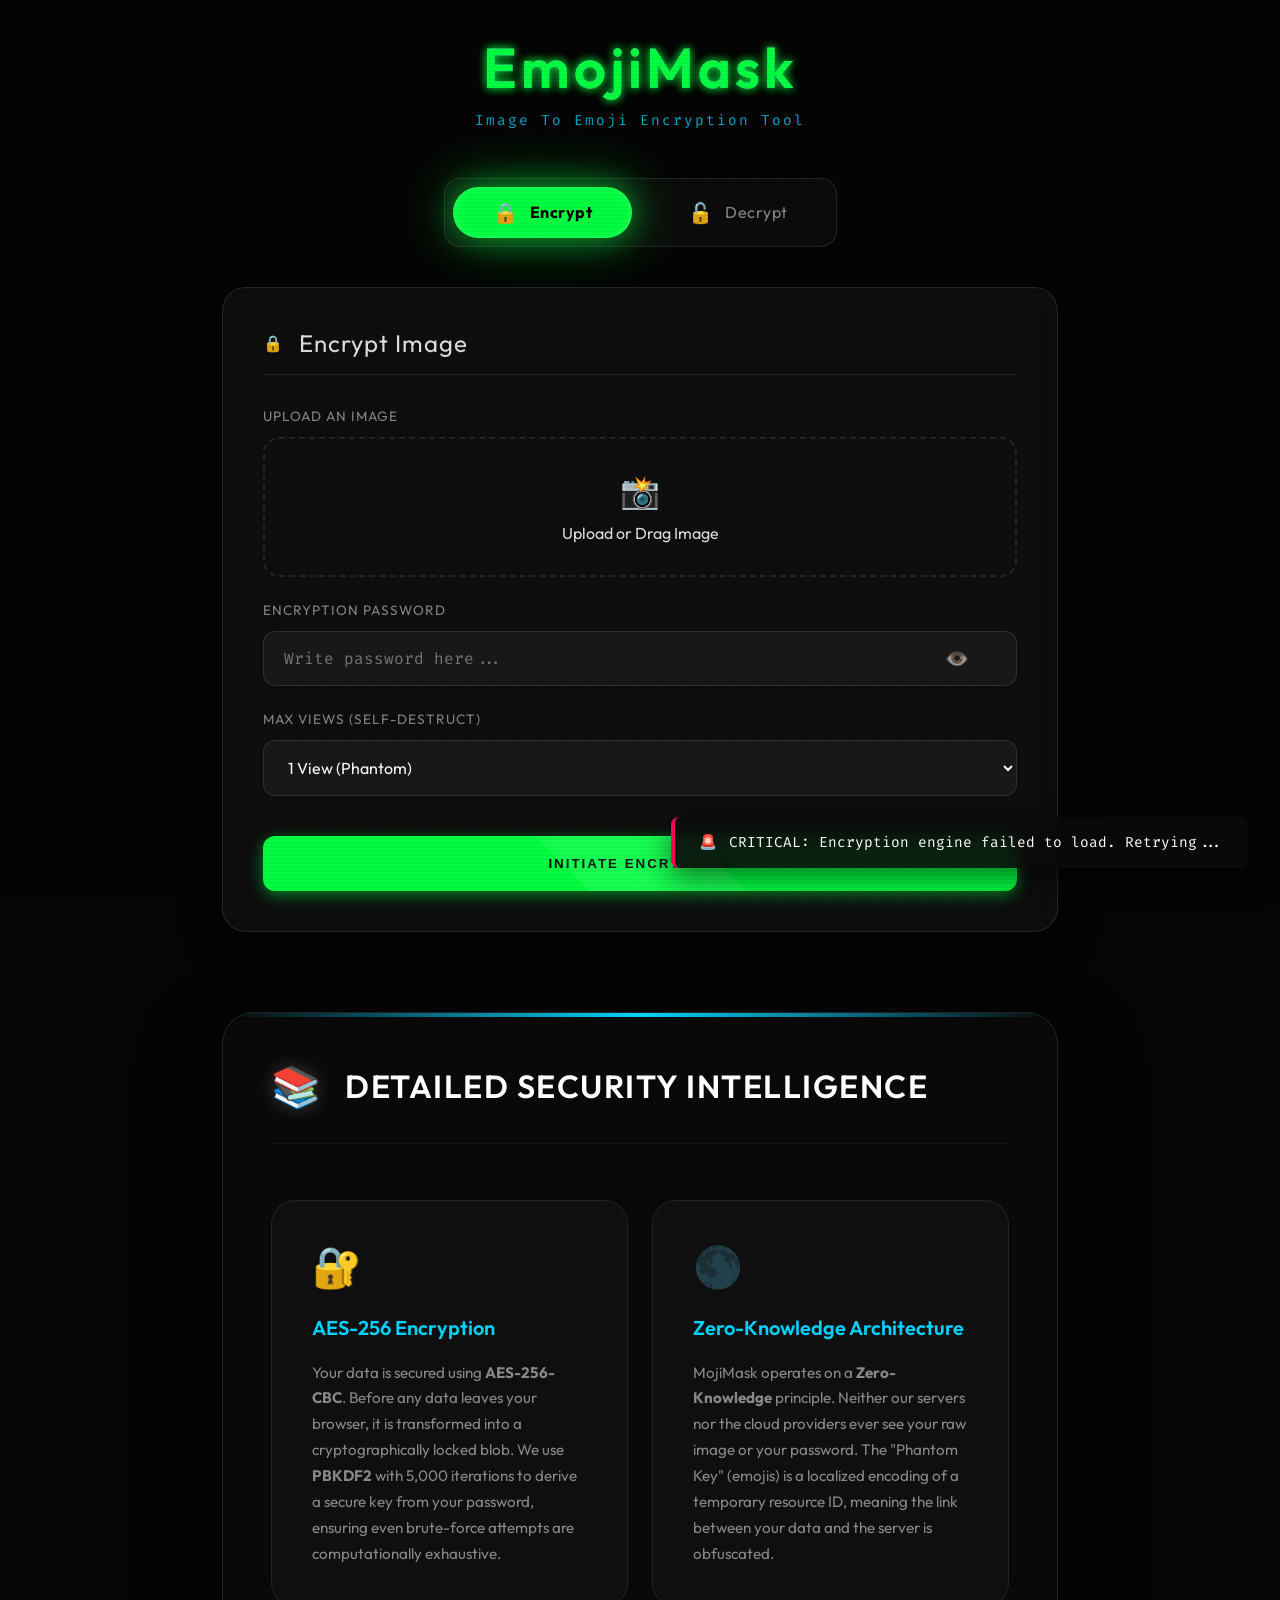
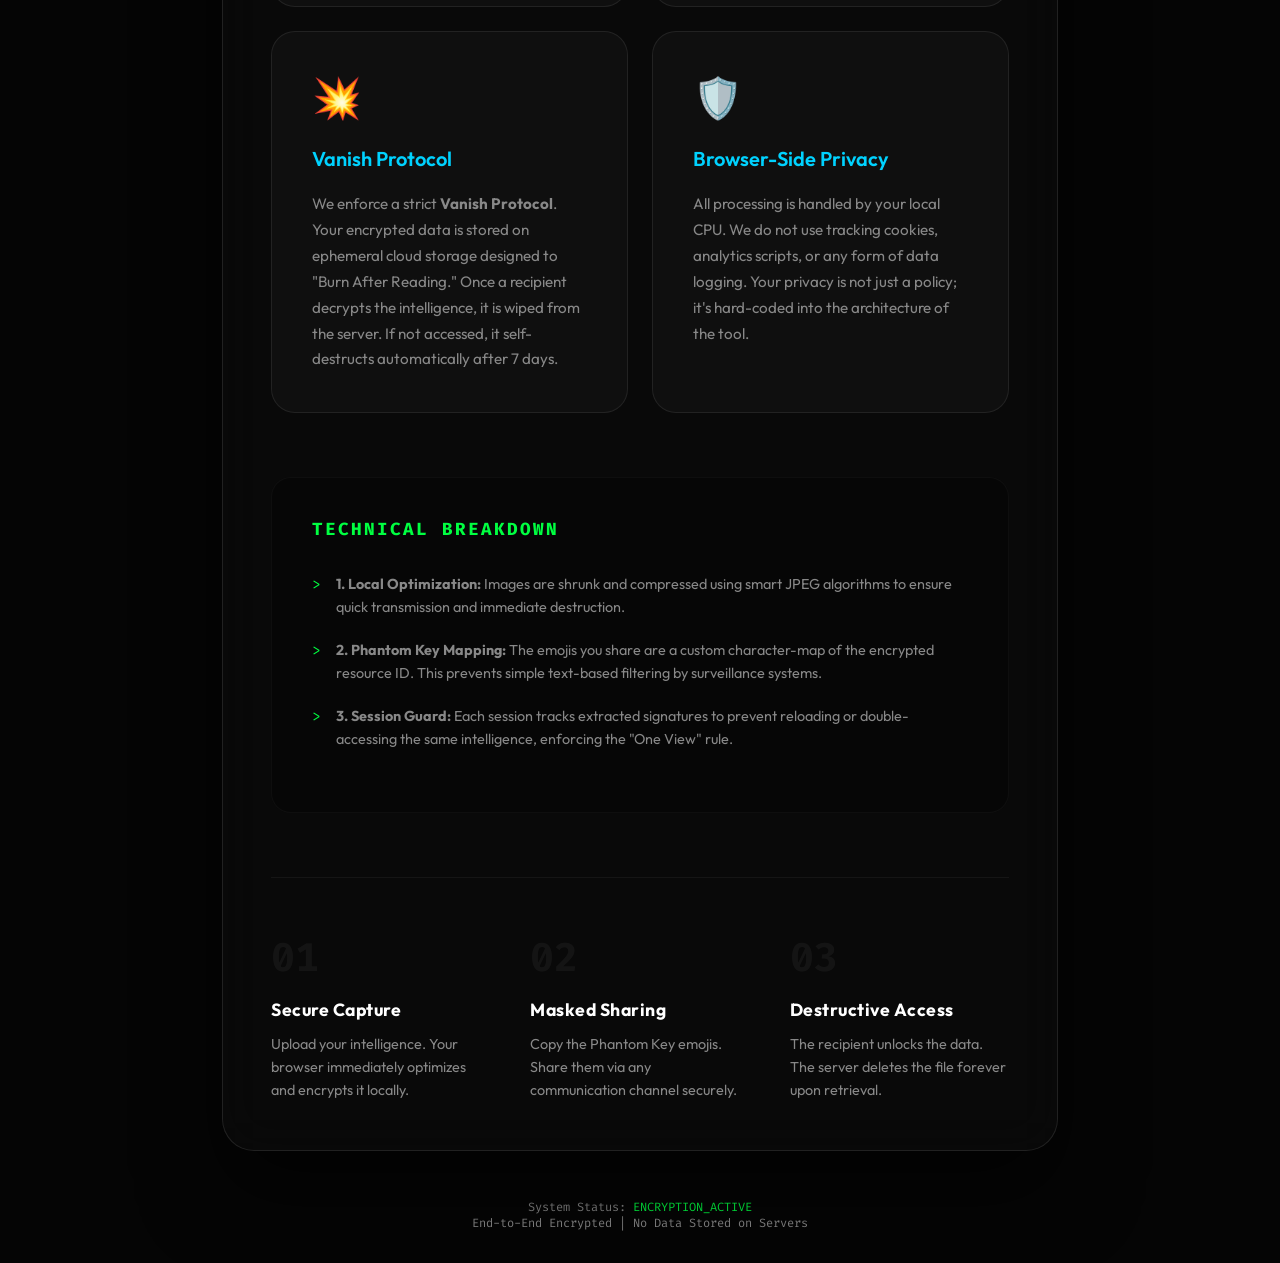
==== commit fbb33e2f: "proxy work completed" ====
--- a/index.html
+++ b/index.html
@@ -80,7 +80,6 @@
                             <option value="1">1 View (Phantom)</option>
                             <option value="5">5 Views (Team)</option>
                             <option value="10">10 Views (Public)</option>
-                            <option value="0">Unlimited</option>
                             <option value="custom">Custom amount...</option>
                         </select>
                         <input type="number" id="max-views-custom" class="custom-num-input hidden" min="1" max="1000" placeholder="Qty">
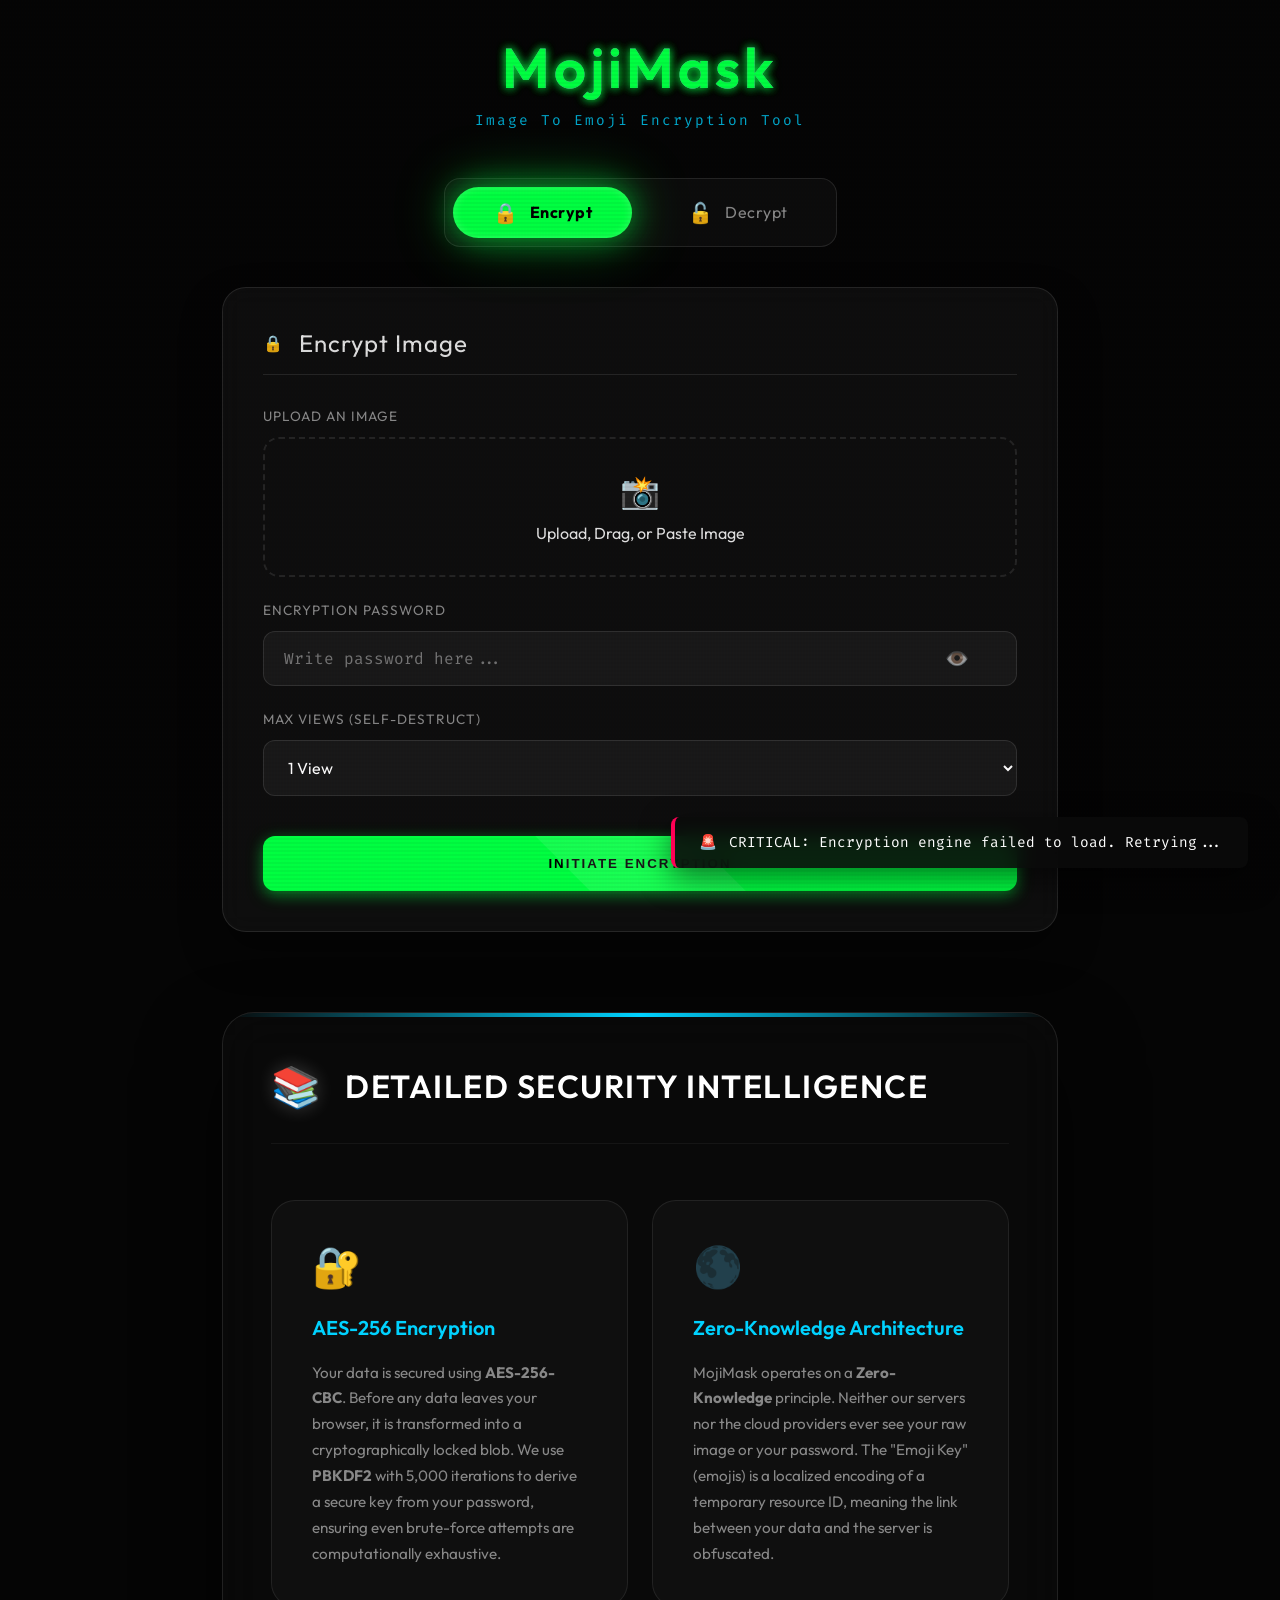
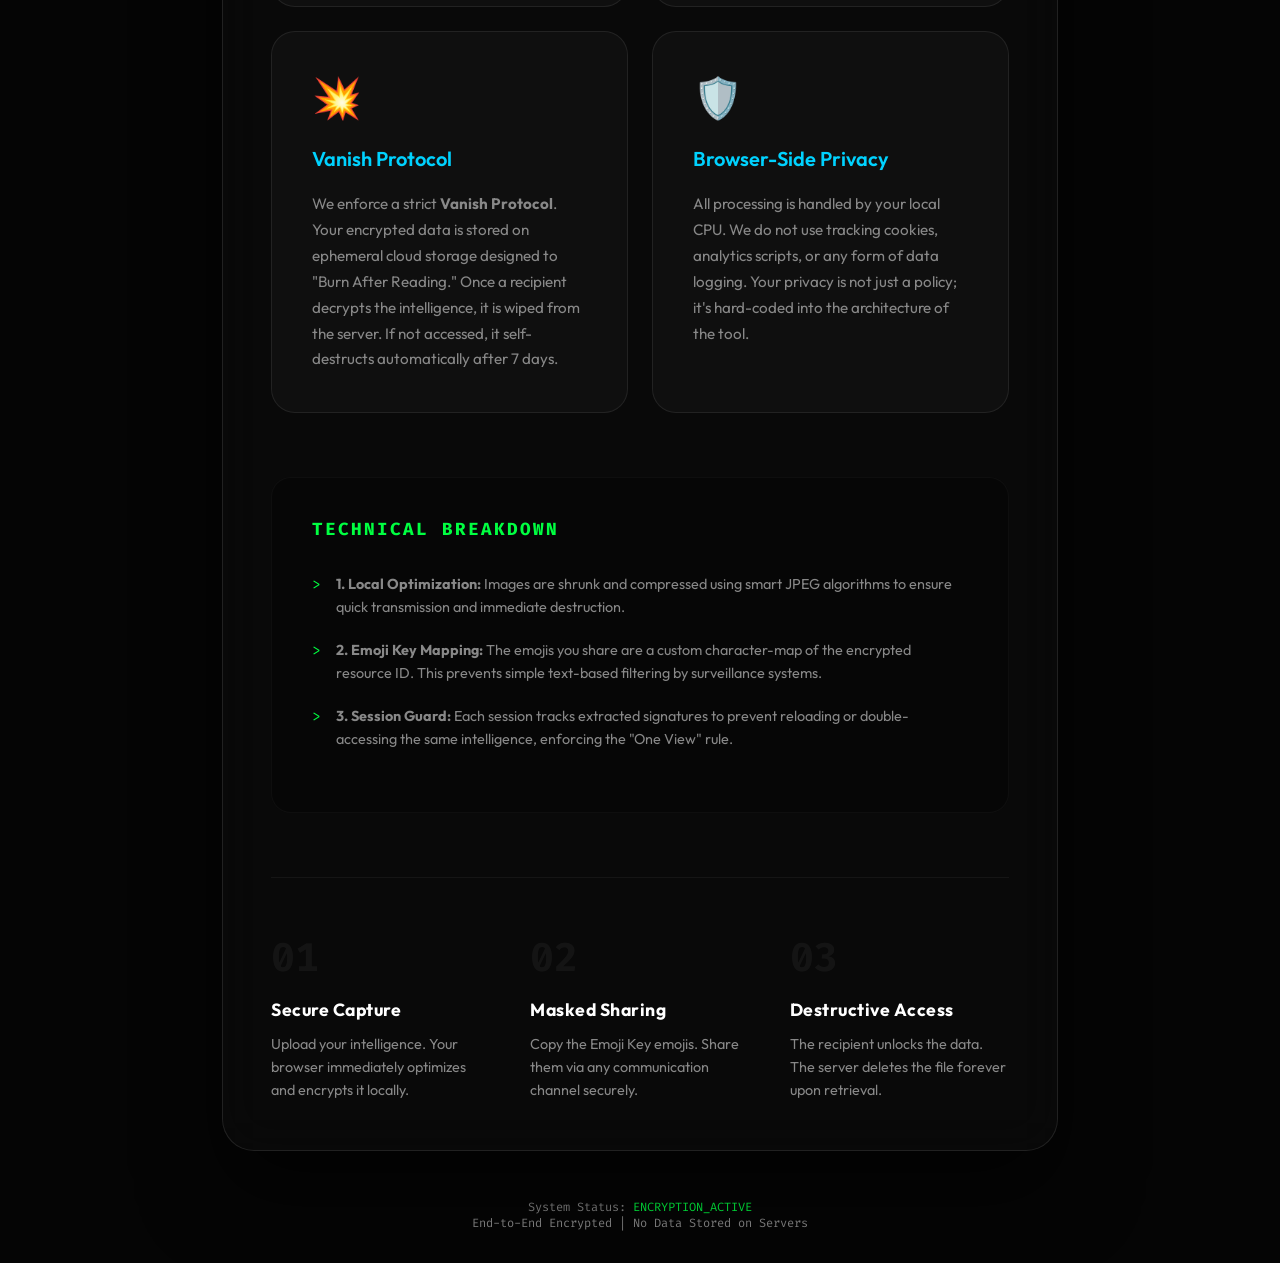
==== commit 9d468081: "small improvements" ====
--- a/index.html
+++ b/index.html
@@ -3,11 +3,11 @@
 <head>
     <meta charset="UTF-8">
     <meta name="viewport" content="width=device-width, initial-scale=1.0">
-    <title>MojiMask | Phantom Image Gallery</title>
+    <title>MojiMask | Secure Image Encrypter</title>
     <meta name="description" content="Securely share images with end-to-end encryption. Encrypt your photos into emojis and share them with a self-destructing link.">
     
     <!-- SEO Meta Tags -->
-    <meta property="og:title" content="MojiMask - Phantom Gallery">
+    <meta property="og:title" content="MojiMask - Secure Gallery">
     <meta property="og:description" content="Secure, ephemeral, and encrypted image sharing.">
     <meta property="og:type" content="website">
     
@@ -25,7 +25,7 @@
     
     <main class="app-container" id="main-app">
         <header class="hero-section">
-            <h1 class="glitch-text" data-text="EmojiMask">EmojiMask</h1>
+            <h1 class="glitch-text" data-text="MojiMask">MojiMask</h1>
             <p class="subtitle">Image To Emoji Encryption Tool </p>
         </header>
 
@@ -54,7 +54,7 @@
                         <input type="file" id="image-picker" accept="image/*, .heic, .heif, .avif">
                         <div class="drop-zone-content" id="drop-zone-text">
                             <span class="upload-icon">📸</span>
-                            <p>Upload or Drag Image</p>
+                            <p>Upload, Drag, or Paste Image</p>
                         </div>
                         <div id="image-preview-overlay" class="preview-overlay hidden">
                             <img id="preview-img" src="" alt="Capture Preview">
@@ -77,9 +77,9 @@
                     <label for="max-views">Max Views (Self-Destruct)</label>
                     <div class="views-hybrid-input">
                         <select id="max-views-preset" class="custom-select">
-                            <option value="1">1 View (Phantom)</option>
-                            <option value="5">5 Views (Team)</option>
-                            <option value="10">10 Views (Public)</option>
+                            <option value="1">1 View </option>
+                            <option value="5">5 Views </option>
+                            <option value="10">10 Views </option>
                             <option value="custom">Custom amount...</option>
                         </select>
                         <input type="number" id="max-views-custom" class="custom-num-input hidden" min="1" max="1000" placeholder="Qty">
@@ -166,7 +166,7 @@
                 <div class="guide-card">
                     <div class="card-icon">🌑</div>
                     <h3>Zero-Knowledge Architecture</h3>
-                    <p>MojiMask operates on a <strong>Zero-Knowledge</strong> principle. Neither our servers nor the cloud providers ever see your raw image or your password. The "Phantom Key" (emojis) is a localized encoding of a temporary resource ID, meaning the link between your data and the server is obfuscated.</p>
+                    <p>MojiMask operates on a <strong>Zero-Knowledge</strong> principle. Neither our servers nor the cloud providers ever see your raw image or your password. The "Emoji Key" (emojis) is a localized encoding of a temporary resource ID, meaning the link between your data and the server is obfuscated.</p>
                 </div>
                 <div class="guide-card">
                     <div class="card-icon">💥</div>
@@ -186,7 +186,7 @@
                     <strong>1. Local Optimization:</strong> Images are shrunk and compressed using smart JPEG algorithms to ensure quick transmission and immediate destruction.
                 </div>
                 <div class="detail-item">
-                    <strong>2. Phantom Key Mapping:</strong> The emojis you share are a custom character-map of the encrypted resource ID. This prevents simple text-based filtering by surveillance systems.
+                    <strong>2. Emoji Key Mapping:</strong> The emojis you share are a custom character-map of the encrypted resource ID. This prevents simple text-based filtering by surveillance systems.
                 </div>
                 <div class="detail-item">
                     <strong>3. Session Guard:</strong> Each session tracks extracted signatures to prevent reloading or double-accessing the same intelligence, enforcing the "One View" rule.
@@ -205,7 +205,7 @@
                     <span class="step-num">02</span>
                     <div class="step-content">
                         <h4>Masked Sharing</h4>
-                        <p>Copy the Phantom Key emojis. Share them via any communication channel securely.</p>
+                        <p>Copy the Emoji Key emojis. Share them via any communication channel securely.</p>
                     </div>
                 </div>
                 <div class="step">
--- a/style.css
+++ b/style.css
@@ -728,6 +728,10 @@
     opacity: 0.4;
     text-shadow: none;
   }
+}
+
+.image-preview-container {
+  margin: 1.5rem 0;
 }
 
 .image-preview-container img {
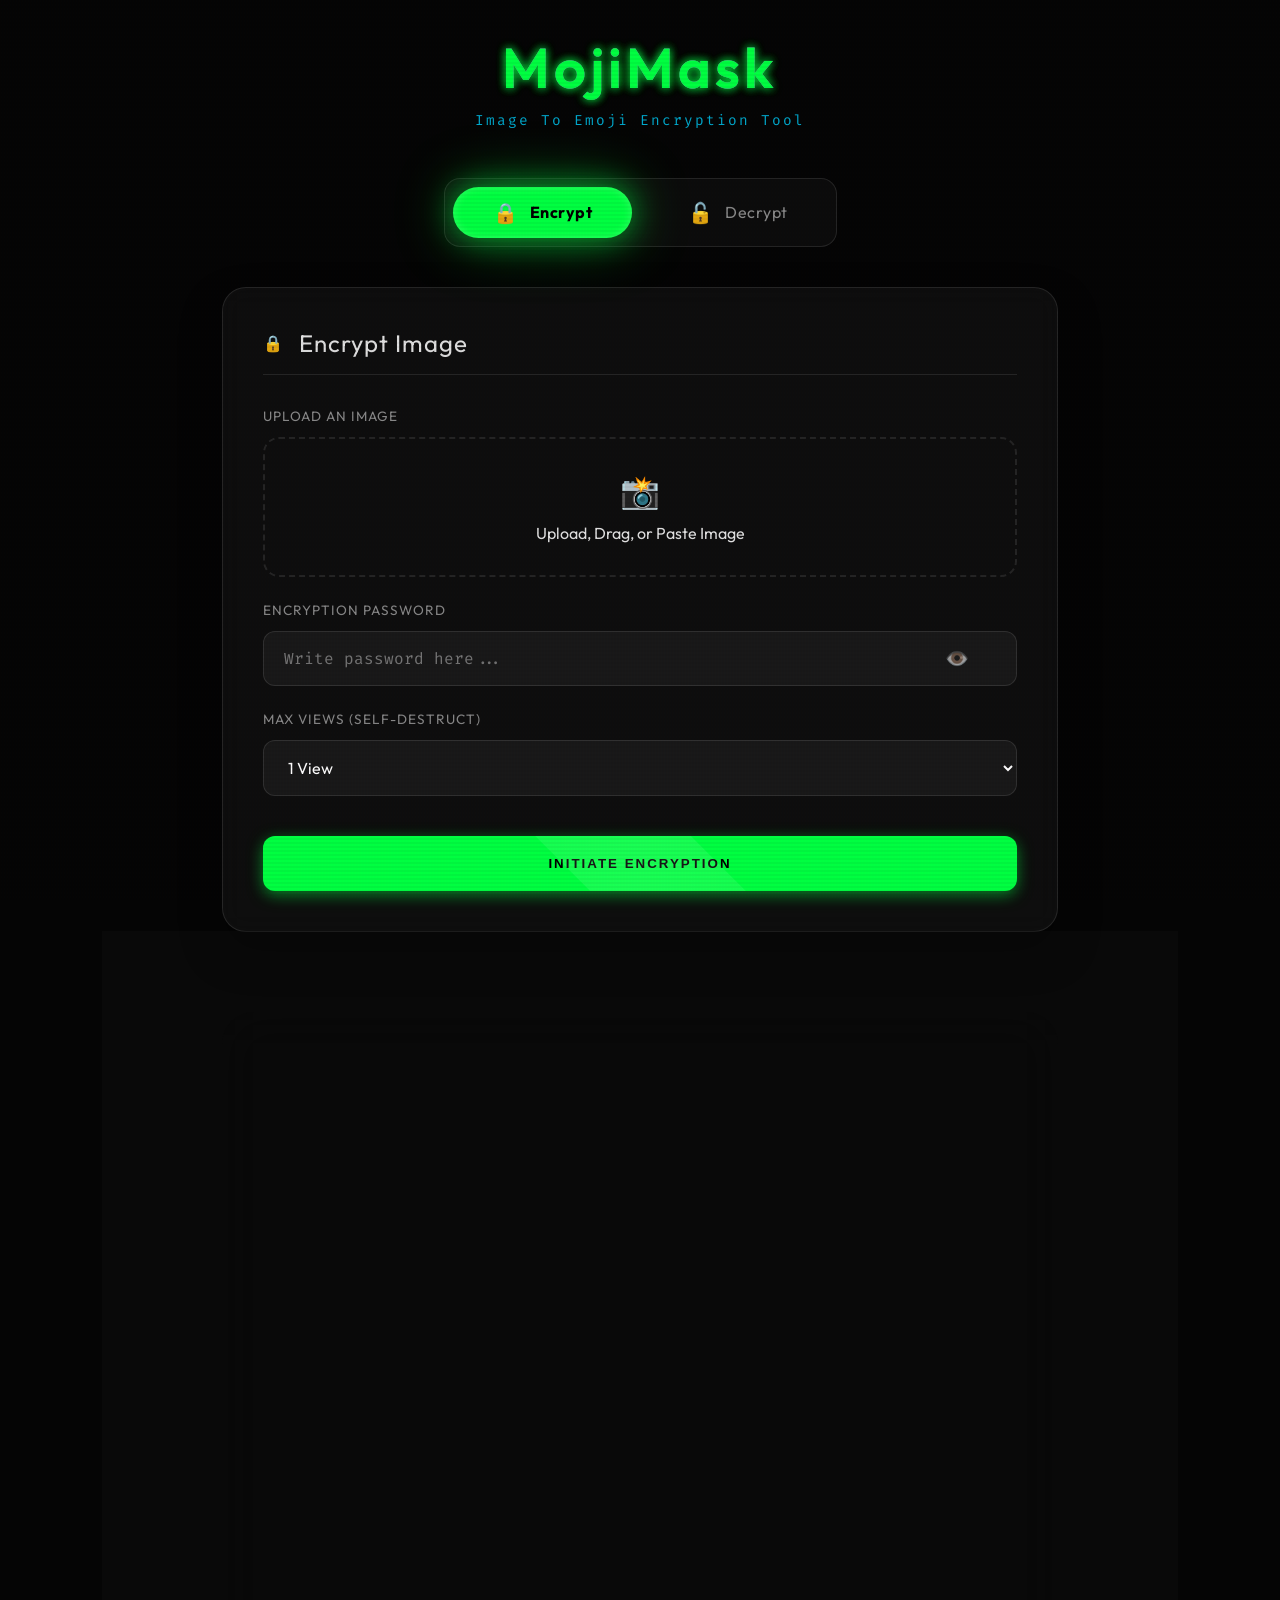
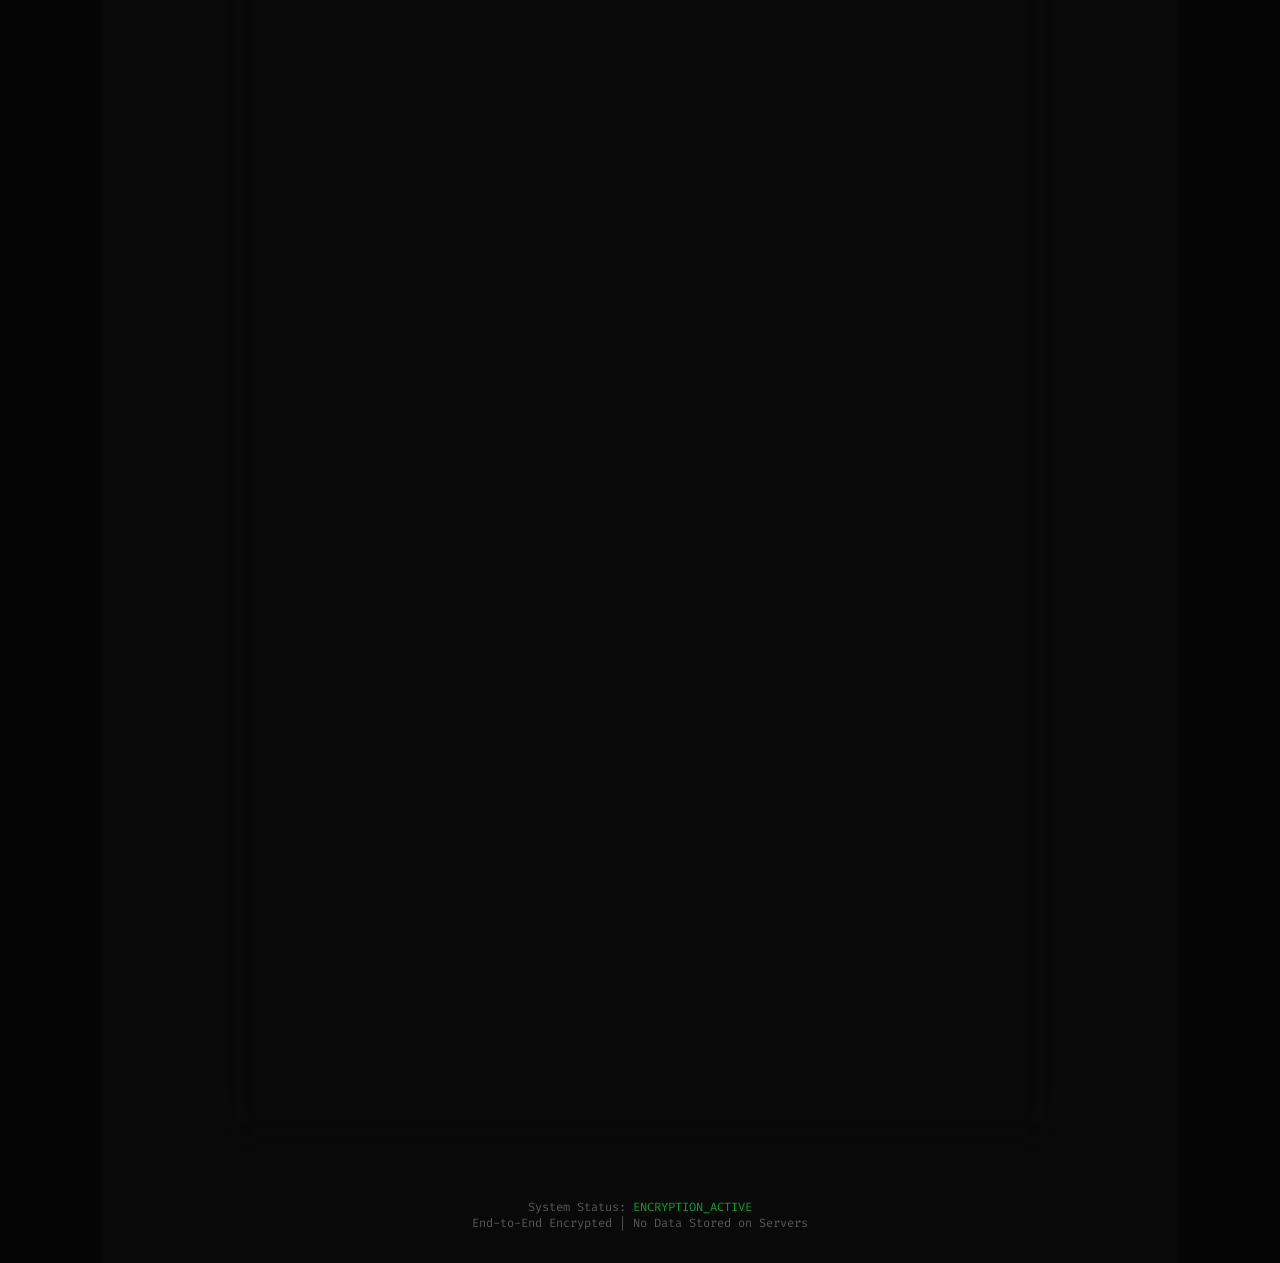
==== commit 80838d11: "bug fixes" ====
--- a/index.html
+++ b/index.html
@@ -17,8 +17,7 @@
     <!-- Stylesheet -->
     <link rel="stylesheet" href="style.css">
     
-    <!-- CryptoJS -->
-    <script src="https://cdnjs.cloudflare.com/ajax/libs/crypto-js/4.2.0/crypto-js.min.js"></script>
+    <!-- Encryption: Native Web Crypto API (no external library needed) -->
 </head>
 <body>
     <div class="background-scanlines"></div>
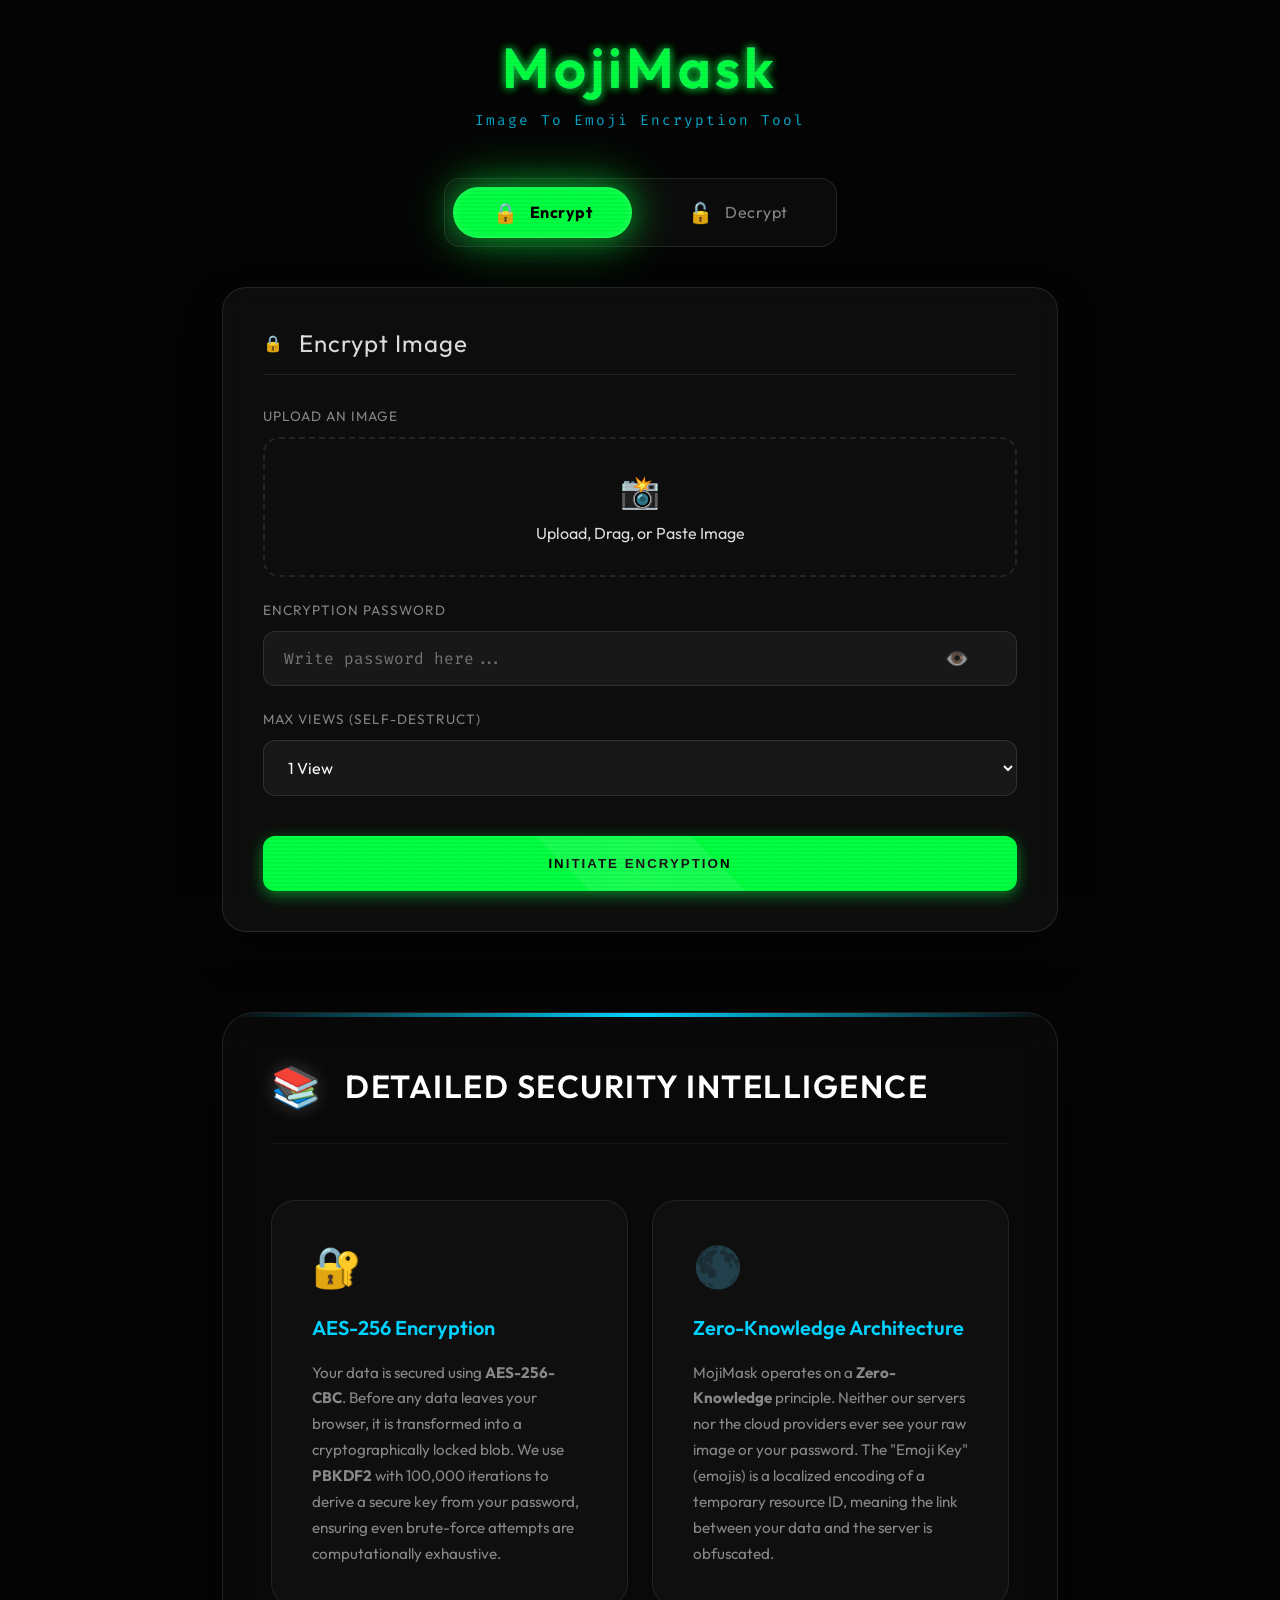
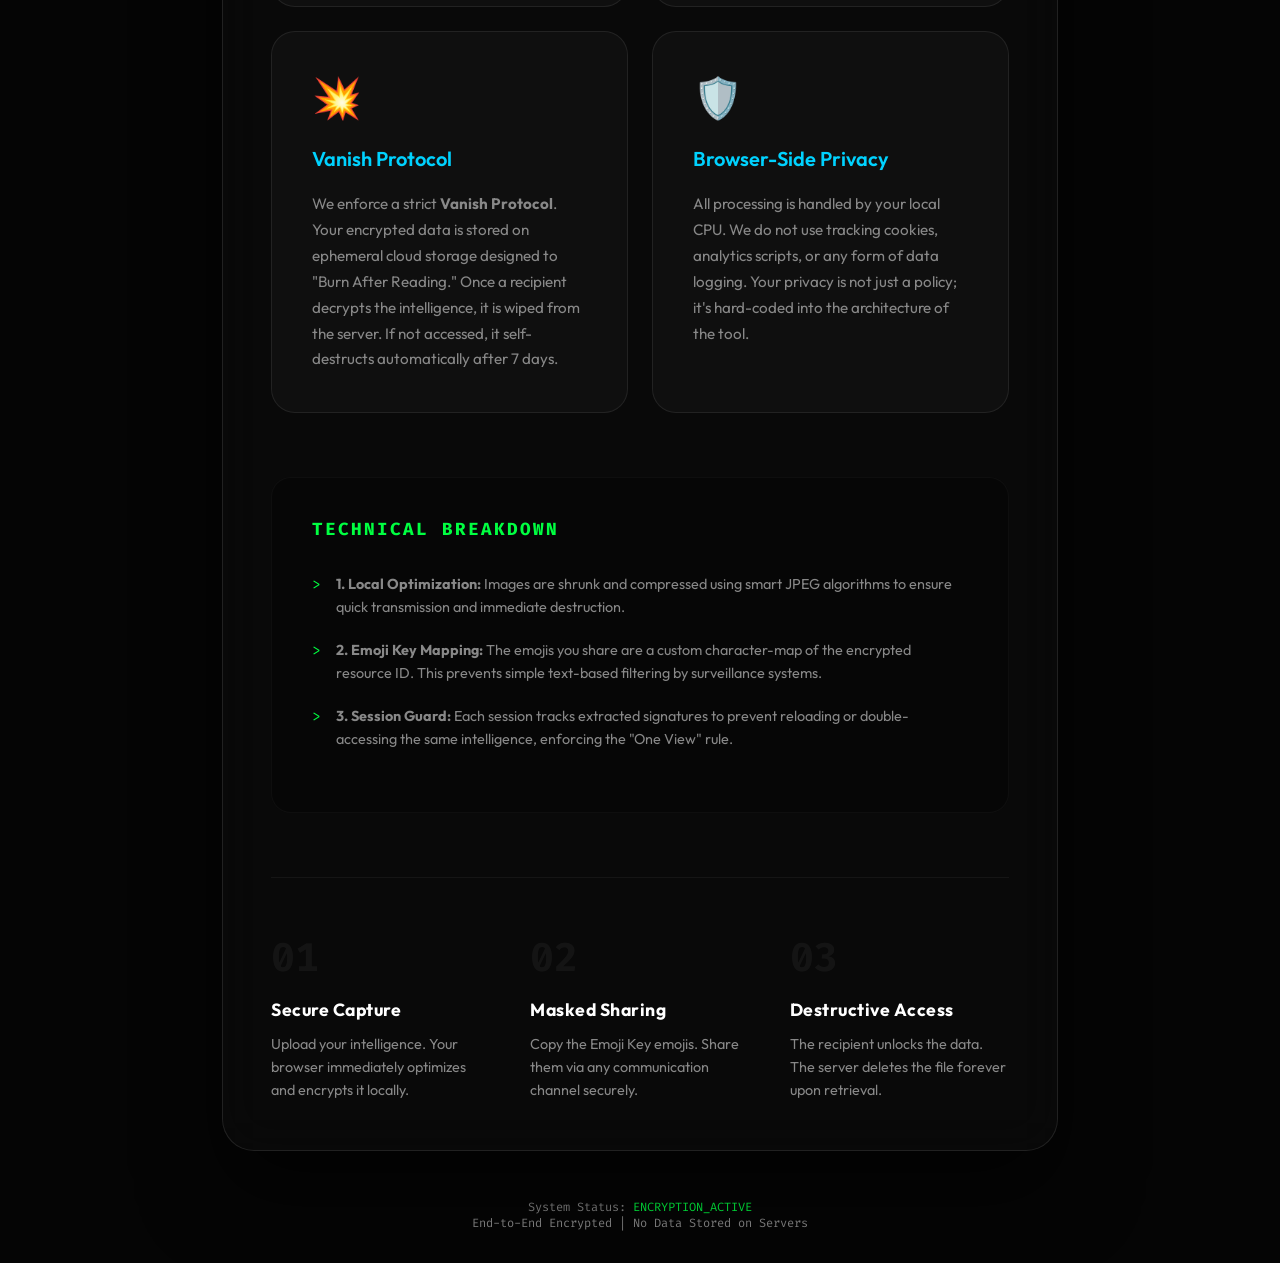
==== commit 7fd7bc97: "2.1 to 2.4 fix" ====
--- a/index.html
+++ b/index.html
@@ -160,7 +160,7 @@
                 <div class="guide-card">
                     <div class="card-icon">🔐</div>
                     <h3>AES-256 Encryption</h3>
-                    <p>Your data is secured using <strong>AES-256-CBC</strong>. Before any data leaves your browser, it is transformed into a cryptographically locked blob. We use <strong>PBKDF2</strong> with 5,000 iterations to derive a secure key from your password, ensuring even brute-force attempts are computationally exhaustive.</p>
+                    <p>Your data is secured using <strong>AES-256-CBC</strong>. Before any data leaves your browser, it is transformed into a cryptographically locked blob. We use <strong>PBKDF2</strong> with 100,000 iterations to derive a secure key from your password, ensuring even brute-force attempts are computationally exhaustive.</p>
                 </div>
                 <div class="guide-card">
                     <div class="card-icon">🌑</div>
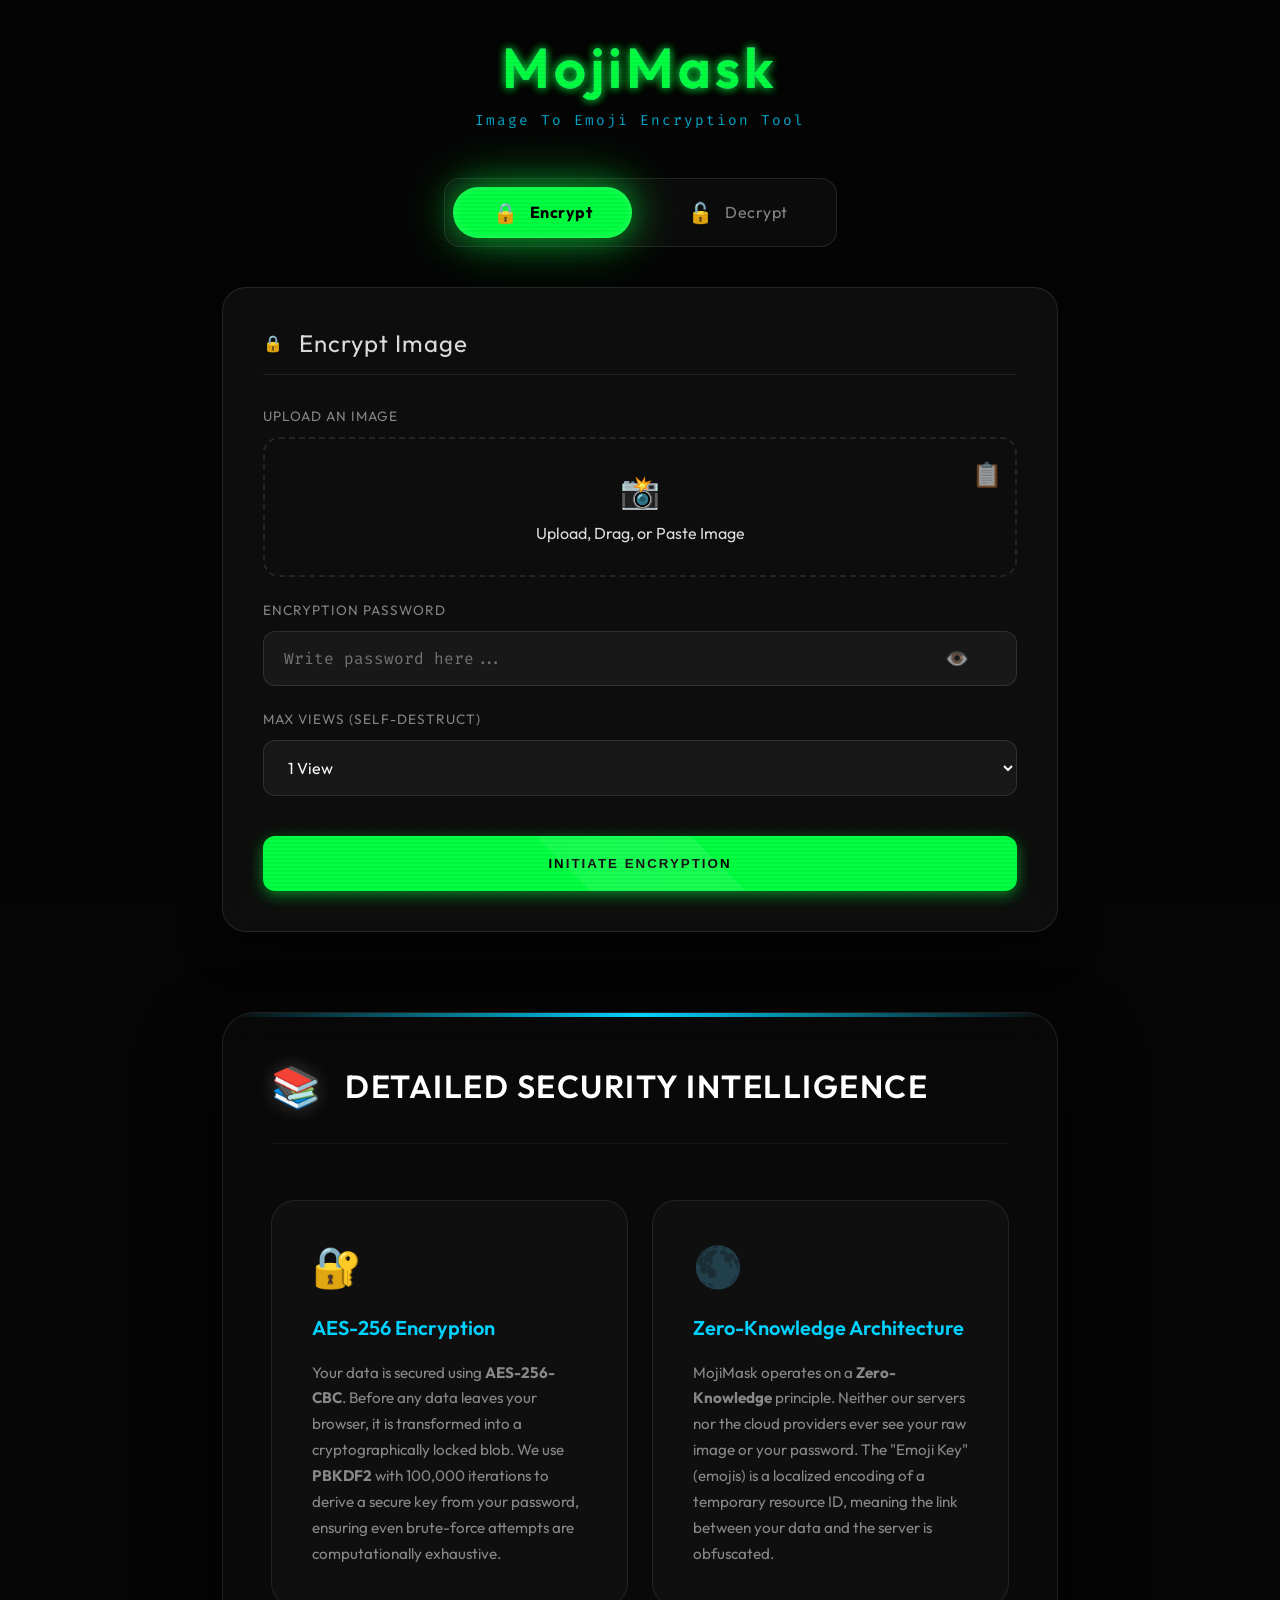
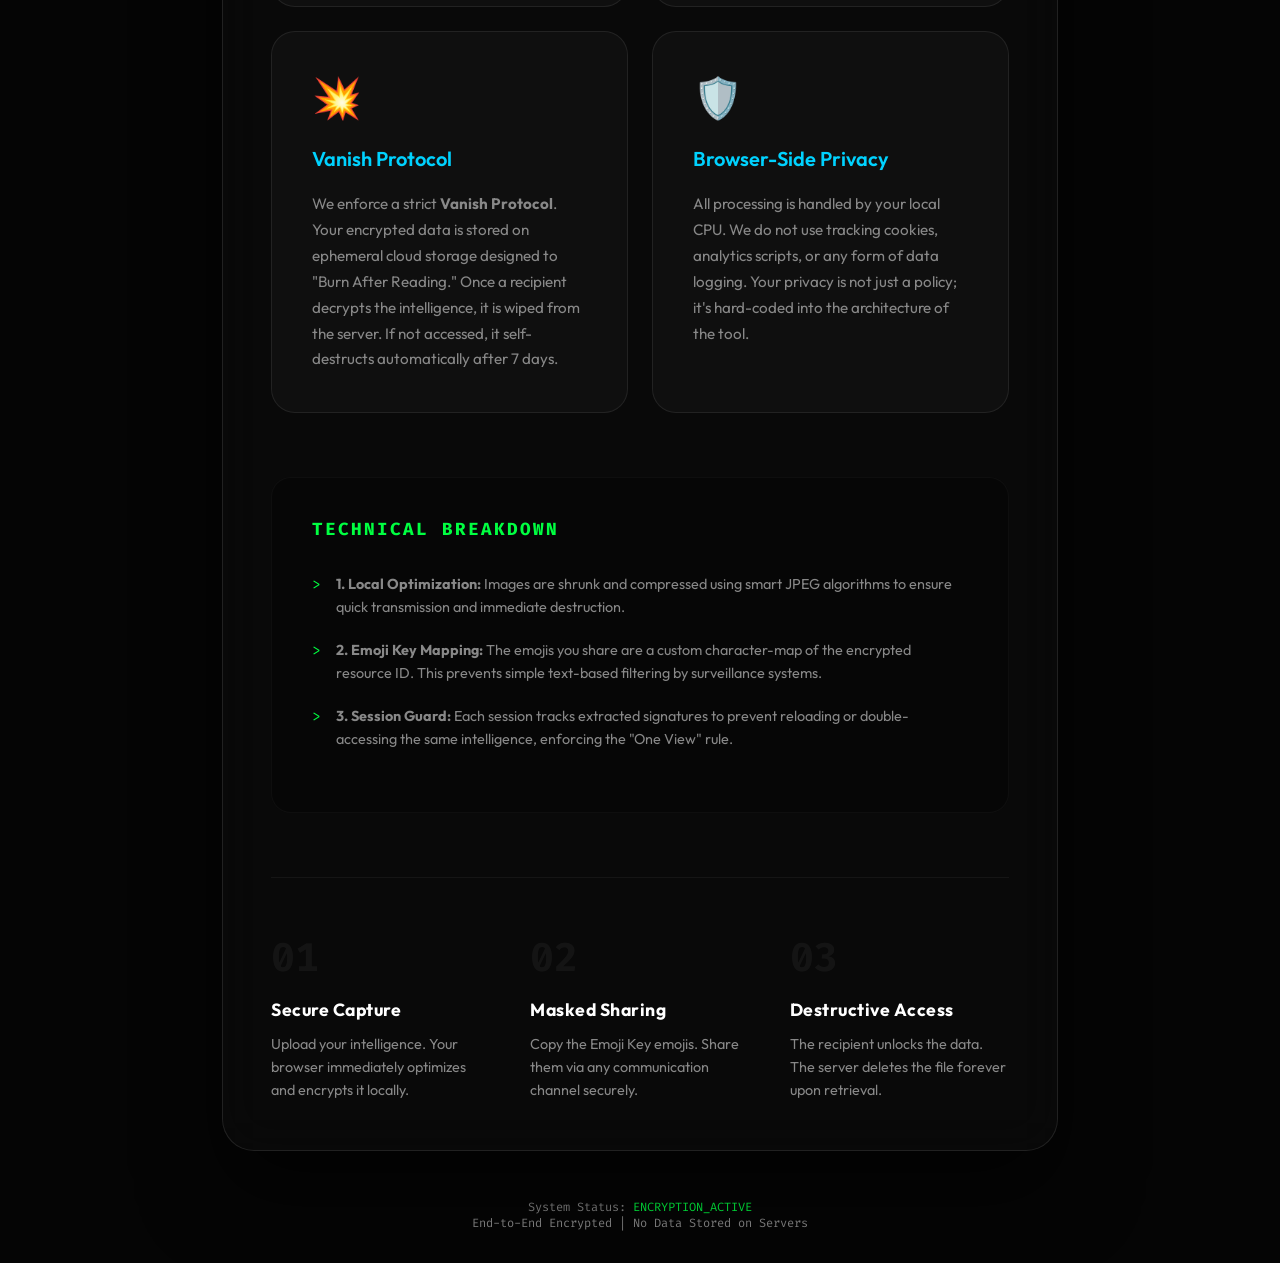
==== commit c5986366: "more fixes" ====
--- a/index.html
+++ b/index.html
@@ -59,6 +59,7 @@
                             <img id="preview-img" src="" alt="Capture Preview">
                         </div>
                         <button id="btn-clear-image" class="clear-btn" title="Clear Image">×</button>
+                        <button id="btn-paste-image" class="paste-btn" title="Paste Image">📋</button>
                         <button id="btn-preview-image" class="preview-btn" title="Preview Image">👁️</button>
                     </div>
                 </div>
--- a/style.css
+++ b/style.css
@@ -432,6 +432,40 @@
 
 .file-drop-zone .clear-btn:hover {
     transform: scale(1.1);
+}
+
+.paste-btn {
+  position: absolute;
+  right: 1rem;
+  top: 1.5rem;
+  background: transparent;
+  border: none;
+  color: var(--text-dim);
+  font-size: 1.5rem;
+  cursor: pointer;
+  transition: all 0.2s ease;
+  opacity: 0.6;
+  pointer-events: auto;
+  display: flex;
+  align-items: center;
+  justify-content: center;
+  width: 24px;
+  height: 24px;
+  border-radius: 50%;
+  line-height: 1;
+  z-index: 5;
+}
+
+.paste-btn:hover {
+  opacity: 1;
+  color: var(--primary-color);
+  text-shadow: 0 0 8px var(--primary-glow);
+  transform: scale(1.1);
+}
+
+.paste-btn.hidden {
+  opacity: 0;
+  pointer-events: none;
 }
 
 /* File Drop Zone */
@@ -1075,24 +1109,3 @@
 .toast.fade-out {
   animation: fadeOut 0.3s ease-in forwards;
 }
-
-@media (max-width: 600px) {
-  .app-container {
-    padding: 1rem;
-  }
-  .glitch-text {
-    font-size: 2rem;
-  }
-  .nav-btn {
-    min-width: 100px;
-    padding: 0.75rem 1rem;
-  }
-  .notification-container {
-    bottom: 1rem;
-    right: 1rem;
-    left: 1rem;
-  }
-  .toast {
-    min-width: auto;
-  }
-}
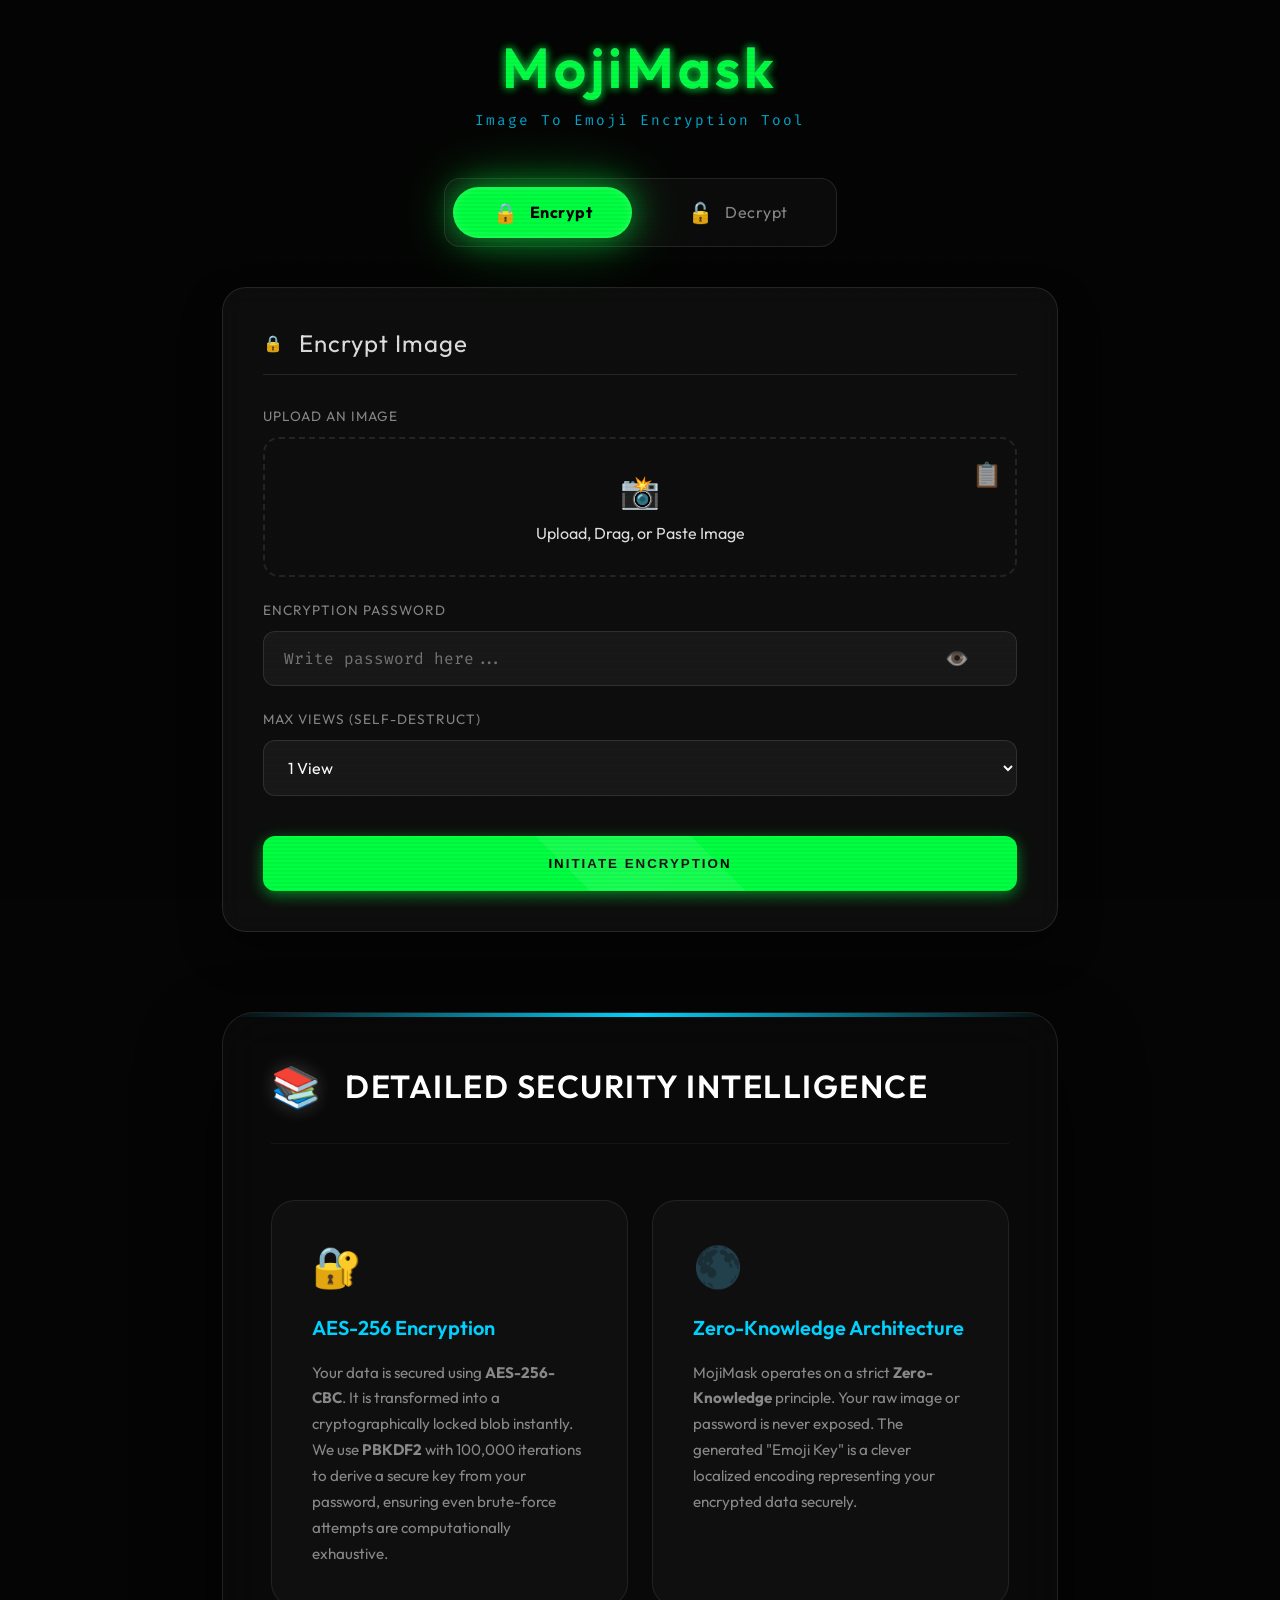
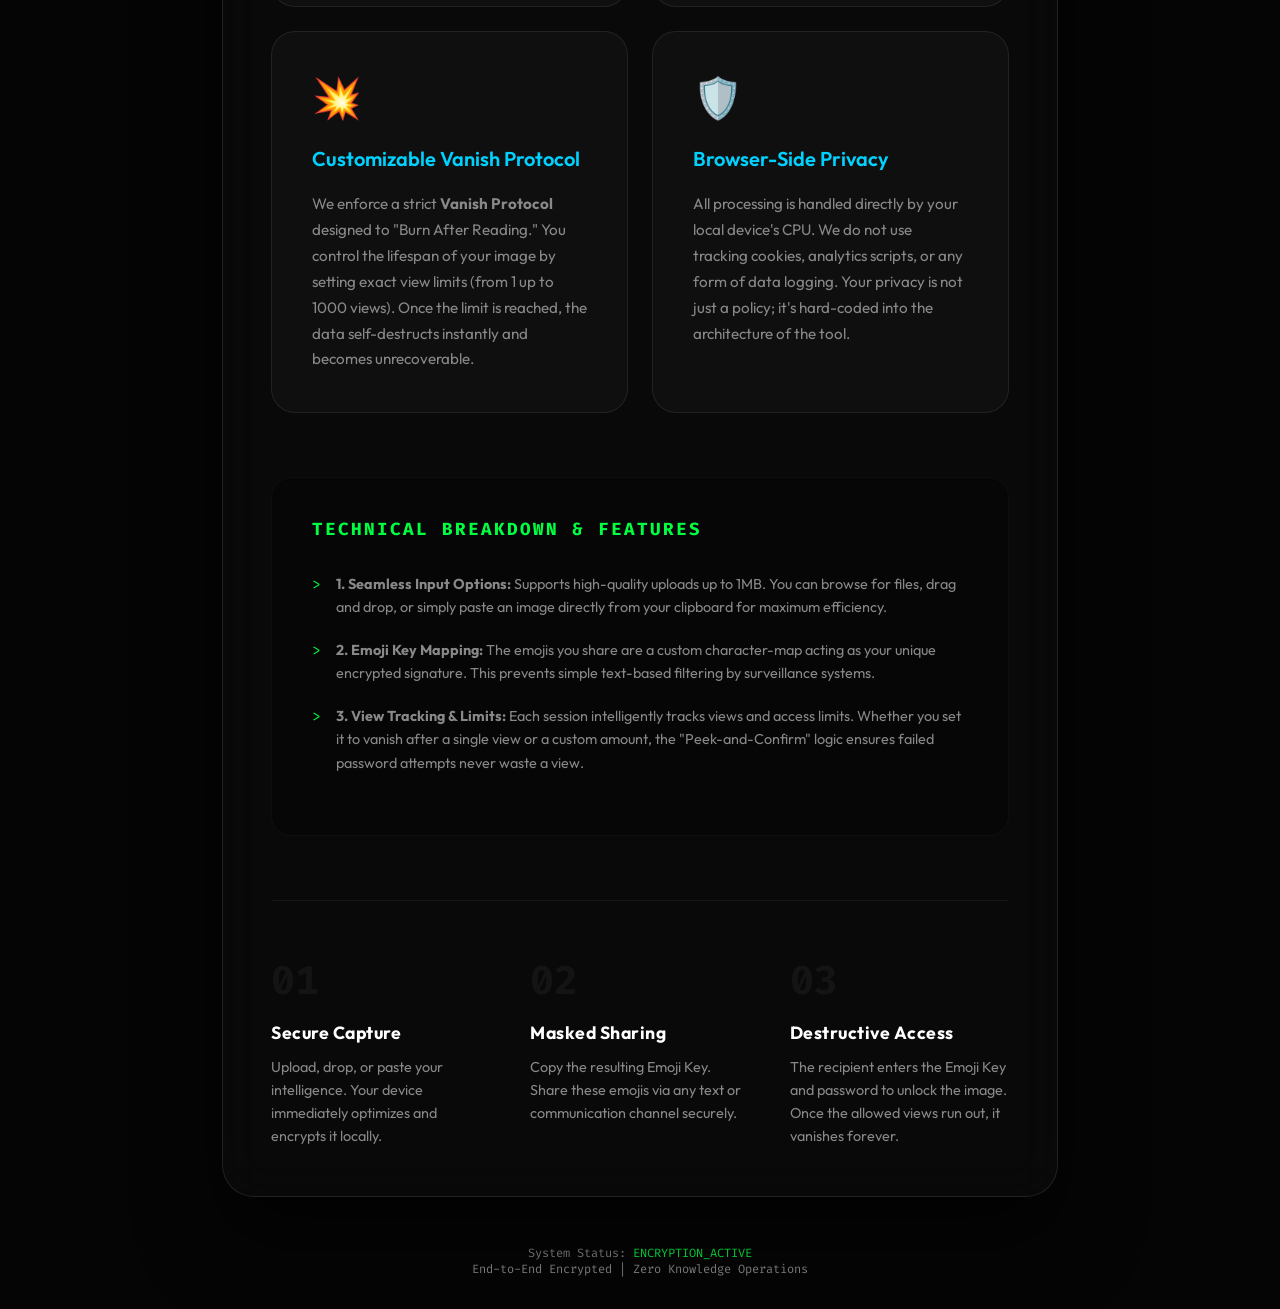
==== commit a2f1f0ac: "polishing" ====
--- a/index.html
+++ b/index.html
@@ -161,35 +161,35 @@
                 <div class="guide-card">
                     <div class="card-icon">🔐</div>
                     <h3>AES-256 Encryption</h3>
-                    <p>Your data is secured using <strong>AES-256-CBC</strong>. Before any data leaves your browser, it is transformed into a cryptographically locked blob. We use <strong>PBKDF2</strong> with 100,000 iterations to derive a secure key from your password, ensuring even brute-force attempts are computationally exhaustive.</p>
+                    <p>Your data is secured using <strong>AES-256-CBC</strong>. It is transformed into a cryptographically locked blob instantly. We use <strong>PBKDF2</strong> with 100,000 iterations to derive a secure key from your password, ensuring even brute-force attempts are computationally exhaustive.</p>
                 </div>
                 <div class="guide-card">
                     <div class="card-icon">🌑</div>
                     <h3>Zero-Knowledge Architecture</h3>
-                    <p>MojiMask operates on a <strong>Zero-Knowledge</strong> principle. Neither our servers nor the cloud providers ever see your raw image or your password. The "Emoji Key" (emojis) is a localized encoding of a temporary resource ID, meaning the link between your data and the server is obfuscated.</p>
+                    <p>MojiMask operates on a strict <strong>Zero-Knowledge</strong> principle. Your raw image or password is never exposed. The generated "Emoji Key" is a clever localized encoding representing your encrypted data securely.</p>
                 </div>
                 <div class="guide-card">
                     <div class="card-icon">💥</div>
-                    <h3>Vanish Protocol</h3>
-                    <p>We enforce a strict <strong>Vanish Protocol</strong>. Your encrypted data is stored on ephemeral cloud storage designed to "Burn After Reading." Once a recipient decrypts the intelligence, it is wiped from the server. If not accessed, it self-destructs automatically after 7 days.</p>
+                    <h3>Customizable Vanish Protocol</h3>
+                    <p>We enforce a strict <strong>Vanish Protocol</strong> designed to "Burn After Reading." You control the lifespan of your image by setting exact view limits (from 1 up to 1000 views). Once the limit is reached, the data self-destructs instantly and becomes unrecoverable.</p>
                 </div>
                 <div class="guide-card">
                     <div class="card-icon">🛡️</div>
                     <h3>Browser-Side Privacy</h3>
-                    <p>All processing is handled by your local CPU. We do not use tracking cookies, analytics scripts, or any form of data logging. Your privacy is not just a policy; it's hard-coded into the architecture of the tool.</p>
+                    <p>All processing is handled directly by your local device's CPU. We do not use tracking cookies, analytics scripts, or any form of data logging. Your privacy is not just a policy; it's hard-coded into the architecture of the tool.</p>
                 </div>
             </div>
 
             <div class="technical-details">
-                <h3>Technical Breakdown</h3>
+                <h3>Technical Breakdown & Features</h3>
                 <div class="detail-item">
-                    <strong>1. Local Optimization:</strong> Images are shrunk and compressed using smart JPEG algorithms to ensure quick transmission and immediate destruction.
+                    <strong>1. Seamless Input Options:</strong> Supports high-quality uploads up to 1MB. You can browse for files, drag and drop, or simply paste an image directly from your clipboard for maximum efficiency.
                 </div>
                 <div class="detail-item">
-                    <strong>2. Emoji Key Mapping:</strong> The emojis you share are a custom character-map of the encrypted resource ID. This prevents simple text-based filtering by surveillance systems.
+                    <strong>2. Emoji Key Mapping:</strong> The emojis you share are a custom character-map acting as your unique encrypted signature. This prevents simple text-based filtering by surveillance systems.
                 </div>
                 <div class="detail-item">
-                    <strong>3. Session Guard:</strong> Each session tracks extracted signatures to prevent reloading or double-accessing the same intelligence, enforcing the "One View" rule.
+                    <strong>3. View Tracking & Limits:</strong> Each session intelligently tracks views and access limits. Whether you set it to vanish after a single view or a custom amount, the "Peek-and-Confirm" logic ensures failed password attempts never waste a view.
                 </div>
             </div>
 
@@ -198,21 +198,21 @@
                     <span class="step-num">01</span>
                     <div class="step-content">
                         <h4>Secure Capture</h4>
-                        <p>Upload your intelligence. Your browser immediately optimizes and encrypts it locally.</p>
+                        <p>Upload, drop, or paste your intelligence. Your device immediately optimizes and encrypts it locally.</p>
                     </div>
                 </div>
                 <div class="step">
                     <span class="step-num">02</span>
                     <div class="step-content">
                         <h4>Masked Sharing</h4>
-                        <p>Copy the Emoji Key emojis. Share them via any communication channel securely.</p>
+                        <p>Copy the resulting Emoji Key. Share these emojis via any text or communication channel securely.</p>
                     </div>
                 </div>
                 <div class="step">
                     <span class="step-num">03</span>
                     <div class="step-content">
                         <h4>Destructive Access</h4>
-                        <p>The recipient unlocks the data. The server deletes the file forever upon retrieval.</p>
+                        <p>The recipient enters the Emoji Key and password to unlock the image. Once the allowed views run out, it vanishes forever.</p>
                     </div>
                 </div>
             </div>
@@ -221,7 +221,7 @@
 
         <footer class="app-footer">
             <p class="crypto-status">System Status: <span class="status-online">ENCRYPTION_ACTIVE</span></p>
-            <p class="disclaimer">End-to-End Encrypted | No Data Stored on Servers</p>
+            <p class="disclaimer">End-to-End Encrypted | Zero Knowledge Operations</p>
         </footer>
     </main>
 
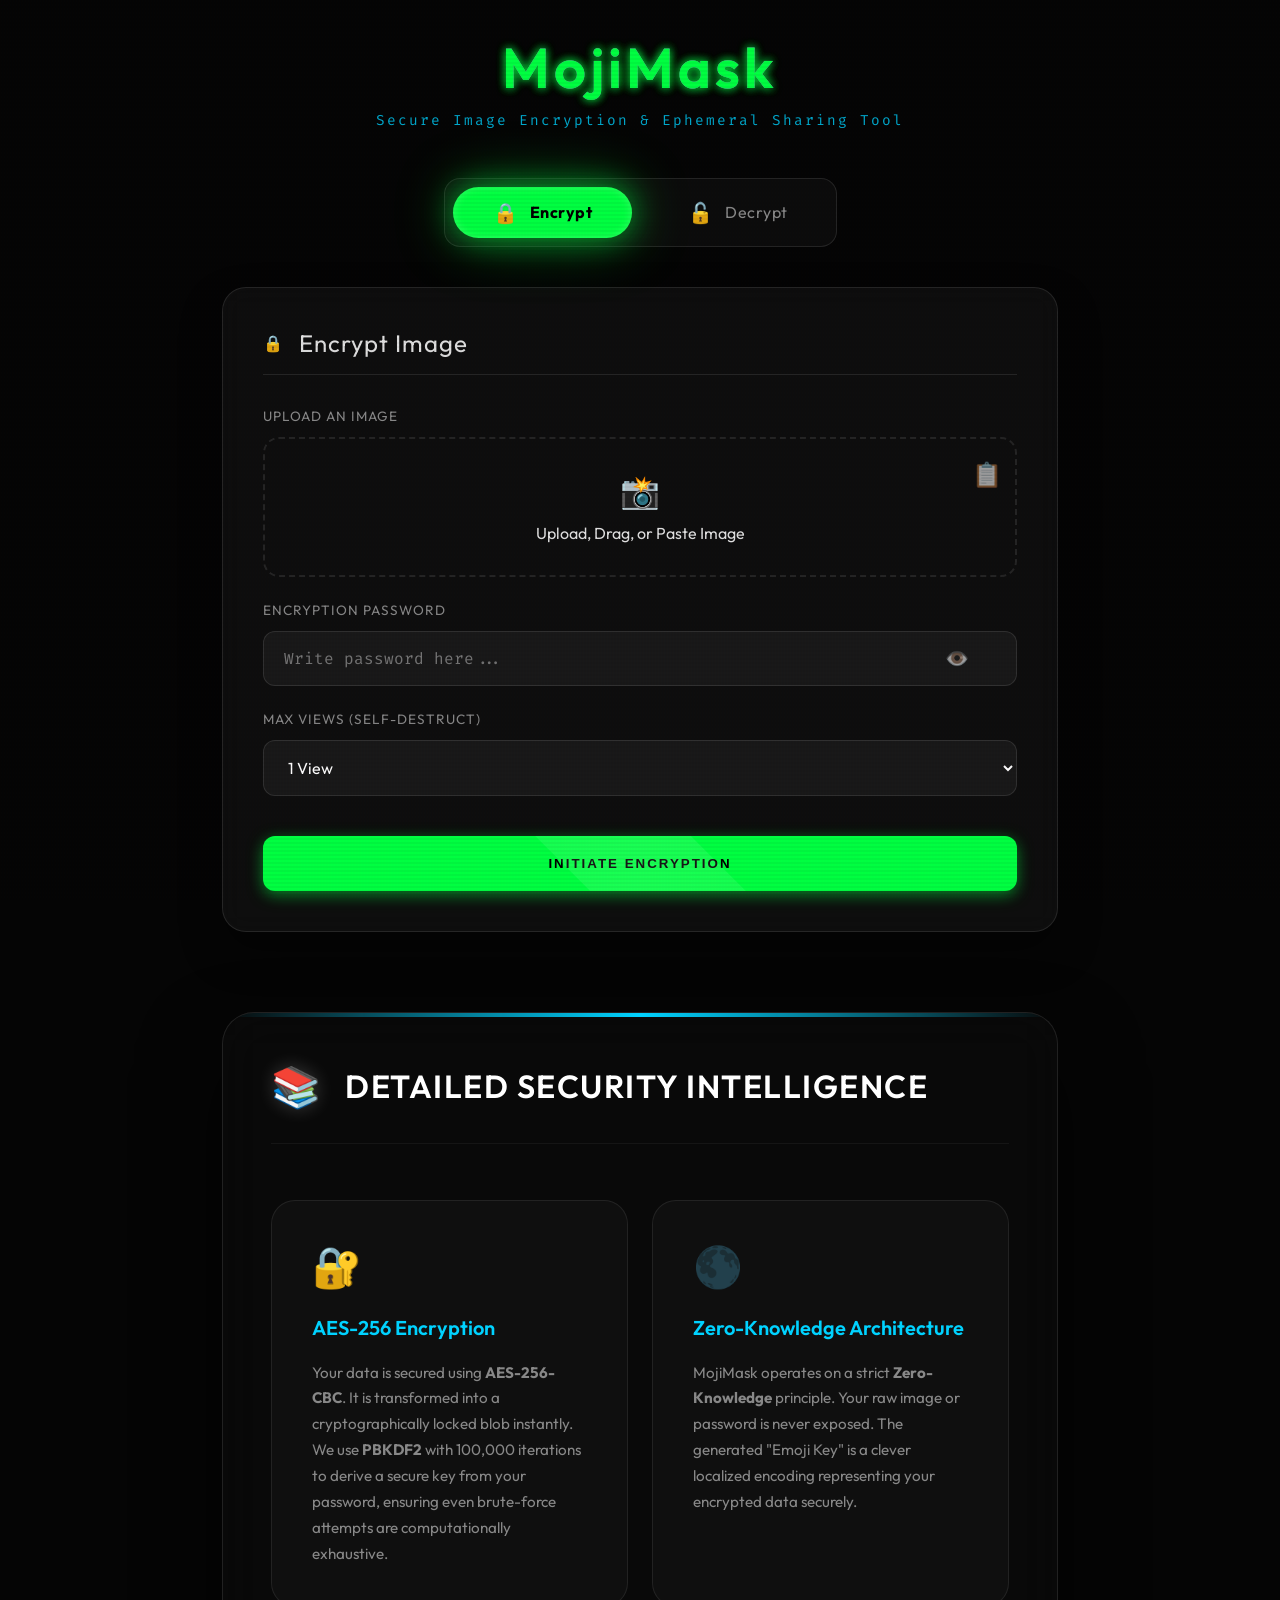
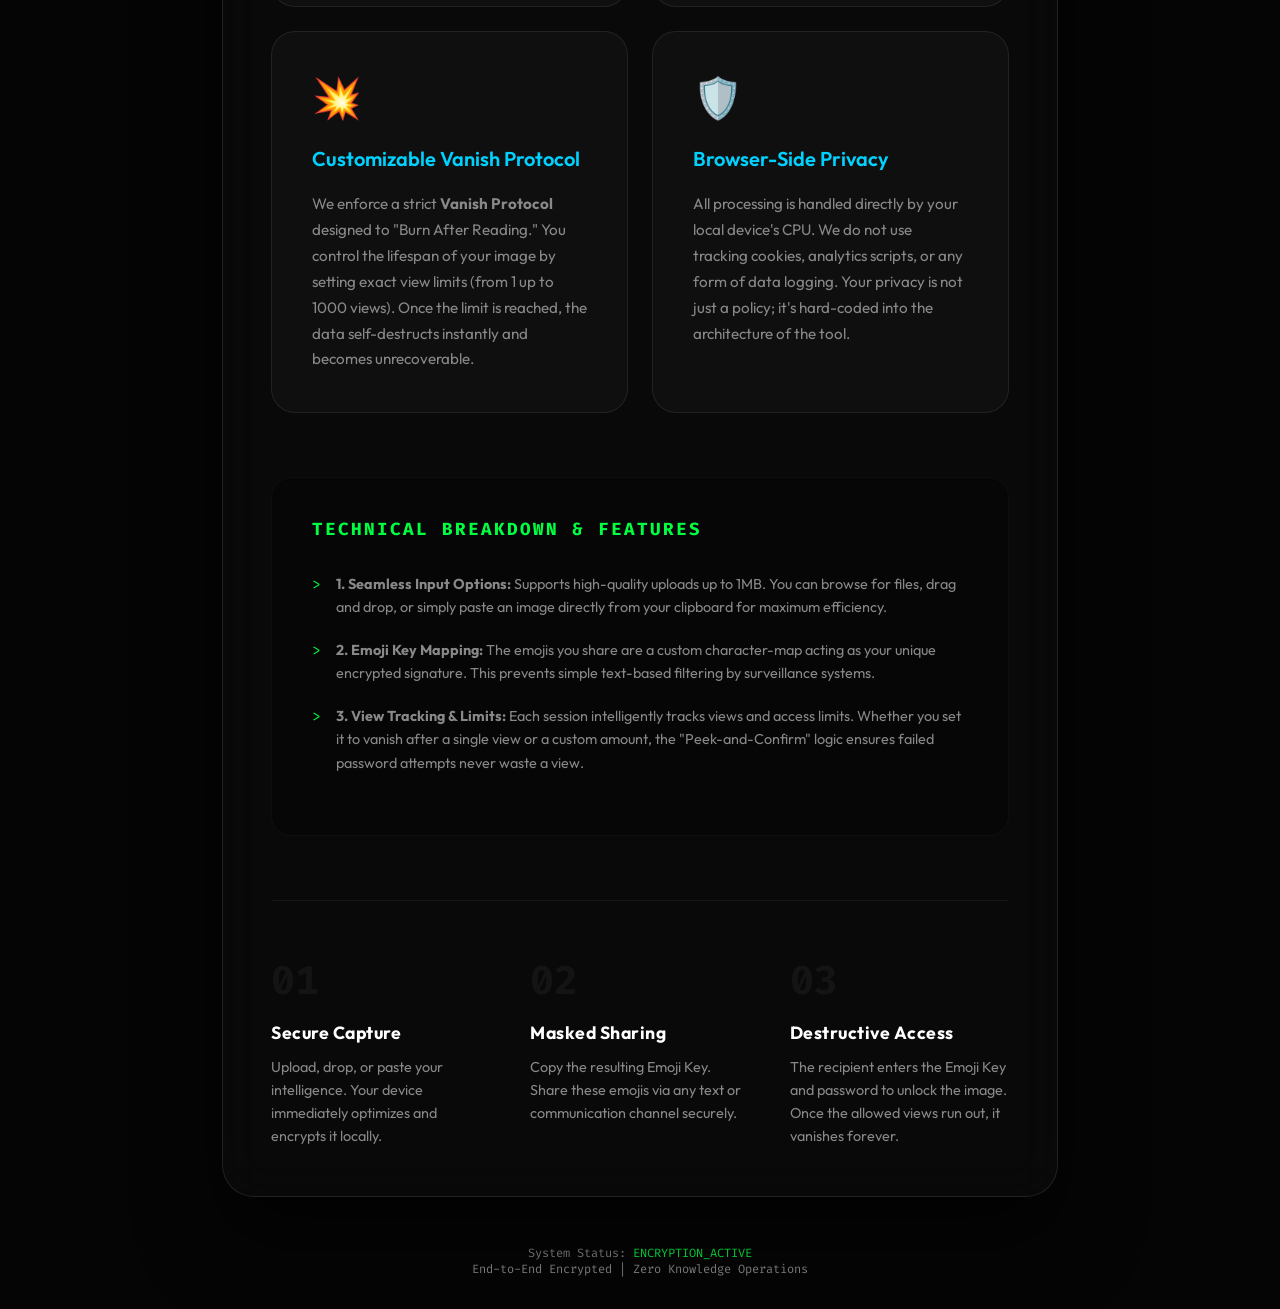
==== commit 73bc5a5b: "Add comprehensive SEO optimization" ====
--- a/index.html
+++ b/index.html
@@ -3,13 +3,62 @@
 <head>
     <meta charset="UTF-8">
     <meta name="viewport" content="width=device-width, initial-scale=1.0">
-    <title>MojiMask | Secure Image Encrypter</title>
-    <meta name="description" content="Securely share images with end-to-end encryption. Encrypt your photos into emojis and share them with a self-destructing link.">
-    
-    <!-- SEO Meta Tags -->
-    <meta property="og:title" content="MojiMask - Secure Gallery">
-    <meta property="og:description" content="Secure, ephemeral, and encrypted image sharing.">
+    
+    <!-- Primary Meta Tags -->
+    <title>MojiMask | Secure Image Encryption & Ephemeral Sharing Tool</title>
+    <meta name="title" content="MojiMask | Secure Image Encryption & Ephemeral Sharing Tool">
+    <meta name="description" content="MojiMask lets you encrypt images with AES-256 end-to-end encryption and share them as emoji keys. Self-destructing, zero-knowledge, browser-based secure image sharing.">
+    <meta name="keywords" content="image encryption, secure image sharing, encrypt photo, end to end encryption, AES-256, emoji encryption, self destructing image, ephemeral sharing, zero knowledge encryption, private photo sharing, secure file sharing, image to emoji">
+    <meta name="author" content="MojiMask">
+    <meta name="robots" content="index, follow">
+    <meta name="language" content="English">
+    <meta name="revisit-after" content="7 days">
+    <link rel="canonical" href="https://mojimask.app/">
+    
+    <!-- Open Graph / Facebook -->
     <meta property="og:type" content="website">
+    <meta property="og:url" content="https://mojimask.app/">
+    <meta property="og:title" content="MojiMask | Secure Image Encryption & Ephemeral Sharing Tool">
+    <meta property="og:description" content="Encrypt images with AES-256, share as emoji keys with self-destructing links. Zero-knowledge, browser-based, completely private.">
+    <meta property="og:image" content="https://mojimask.app/og-image.png">
+    <meta property="og:site_name" content="MojiMask">
+    
+    <!-- Twitter -->
+    <meta property="twitter:card" content="summary_large_image">
+    <meta property="twitter:url" content="https://mojimask.app/">
+    <meta property="twitter:title" content="MojiMask | Secure Image Encryption & Ephemeral Sharing Tool">
+    <meta property="twitter:description" content="Encrypt images with AES-256, share as emoji keys with self-destructing links. Zero-knowledge, browser-based, completely private.">
+    <meta property="twitter:image" content="https://mojimask.app/og-image.png">
+    
+    <!-- Additional SEO Meta Tags -->
+    <meta name="theme-color" content="#00ff41">
+    <meta name="application-name" content="MojiMask">
+    
+    <!-- Structured Data / JSON-LD -->
+    <script type="application/ld+json">
+    {
+      "@context": "https://schema.org",
+      "@type": "WebApplication",
+      "name": "MojiMask",
+      "description": "Secure image encryption and ephemeral sharing tool with AES-256 encryption, emoji key encoding, and self-destructing functionality.",
+      "url": "https://mojimask.app/",
+      "applicationCategory": "SecurityApplication",
+      "operatingSystem": "Any",
+      "offers": {
+        "@type": "Offer",
+        "price": "0",
+        "priceCurrency": "USD"
+      },
+      "featureList": [
+        "AES-256-CBC/GCM Encryption",
+        "Zero-Knowledge Architecture",
+        "Self-Destructing Images",
+        "Emoji Key Encoding",
+        "Browser-Side Processing",
+        "Custom View Limits"
+      ]
+    }
+    </script>
     
     <!-- Google Fonts -->
     <link href="https://fonts.googleapis.com/css2?family=Outfit:wght@300;400;600&family=Fira+Code:wght@400;500&display=swap" rel="stylesheet">
@@ -25,7 +74,7 @@
     <main class="app-container" id="main-app">
         <header class="hero-section">
             <h1 class="glitch-text" data-text="MojiMask">MojiMask</h1>
-            <p class="subtitle">Image To Emoji Encryption Tool </p>
+            <p class="subtitle">Secure Image Encryption & Ephemeral Sharing Tool</p>
         </header>
 
         <nav class="mode-toggle">
